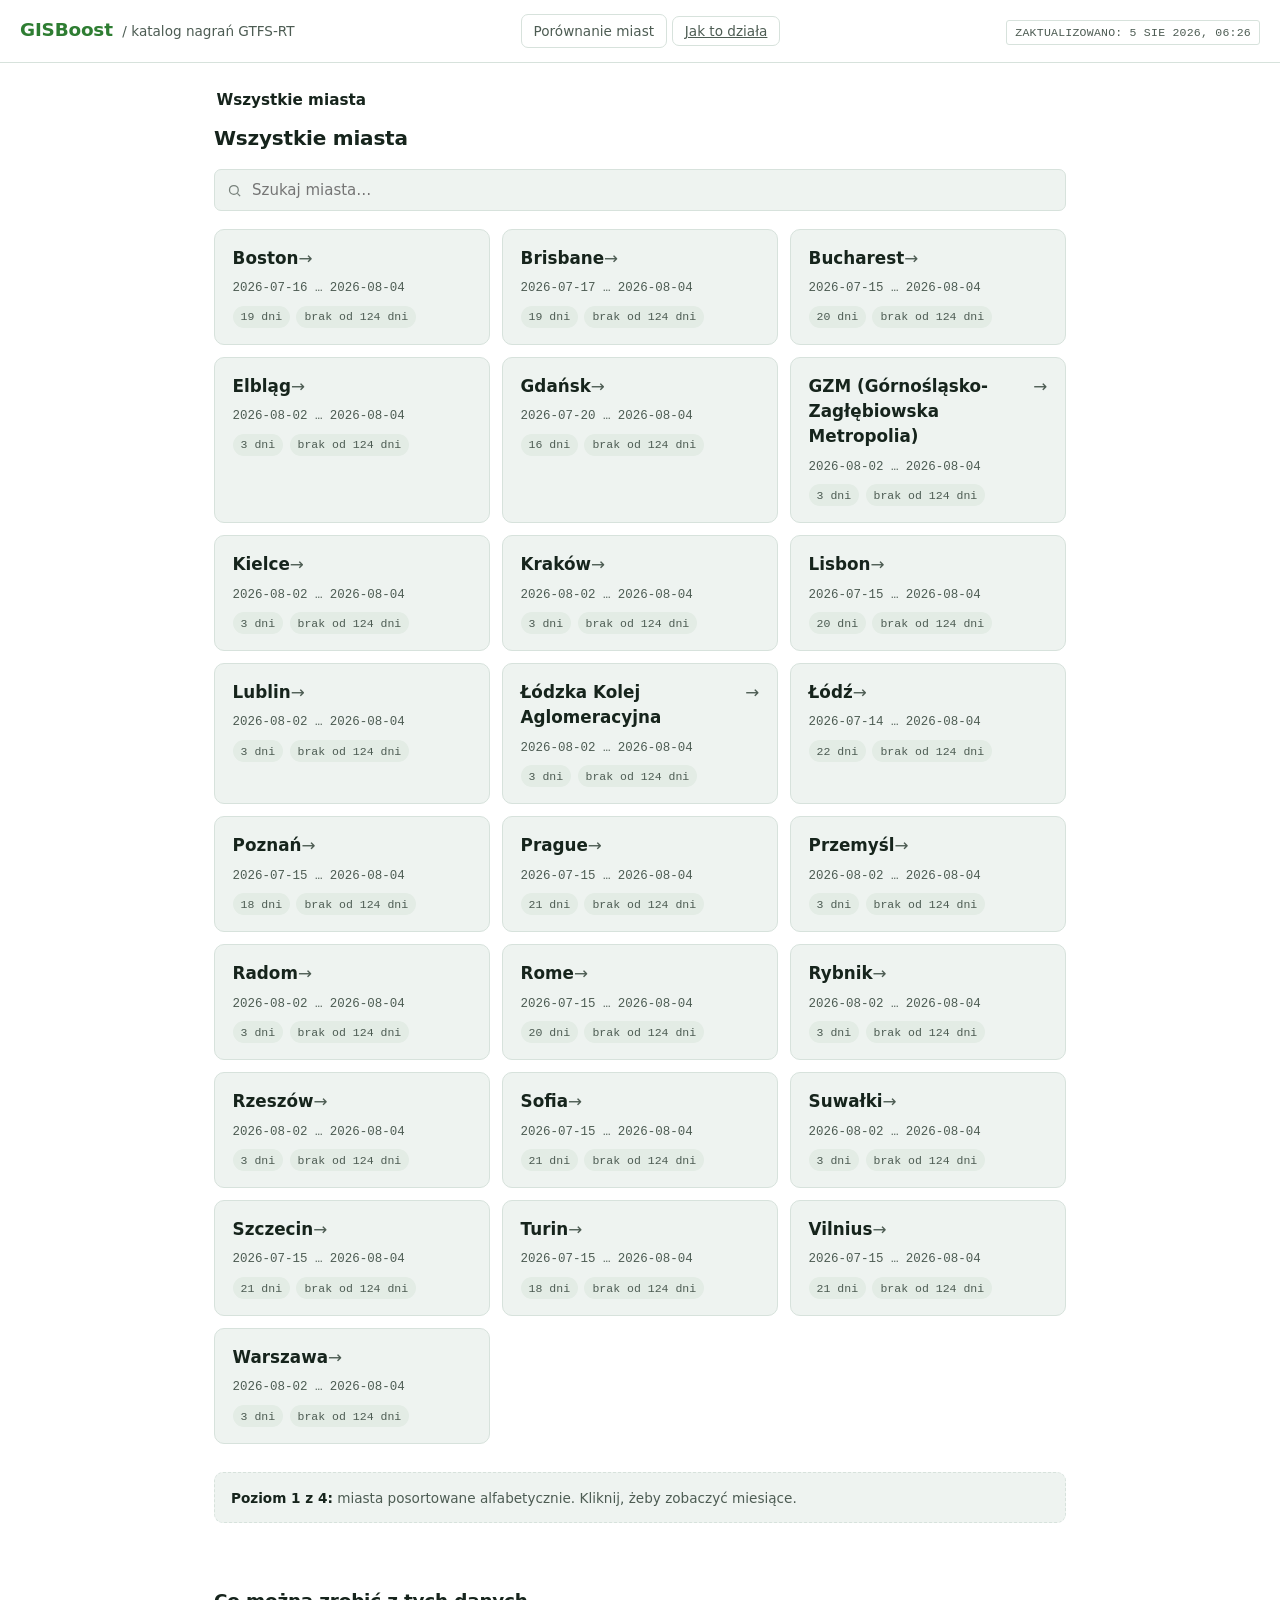
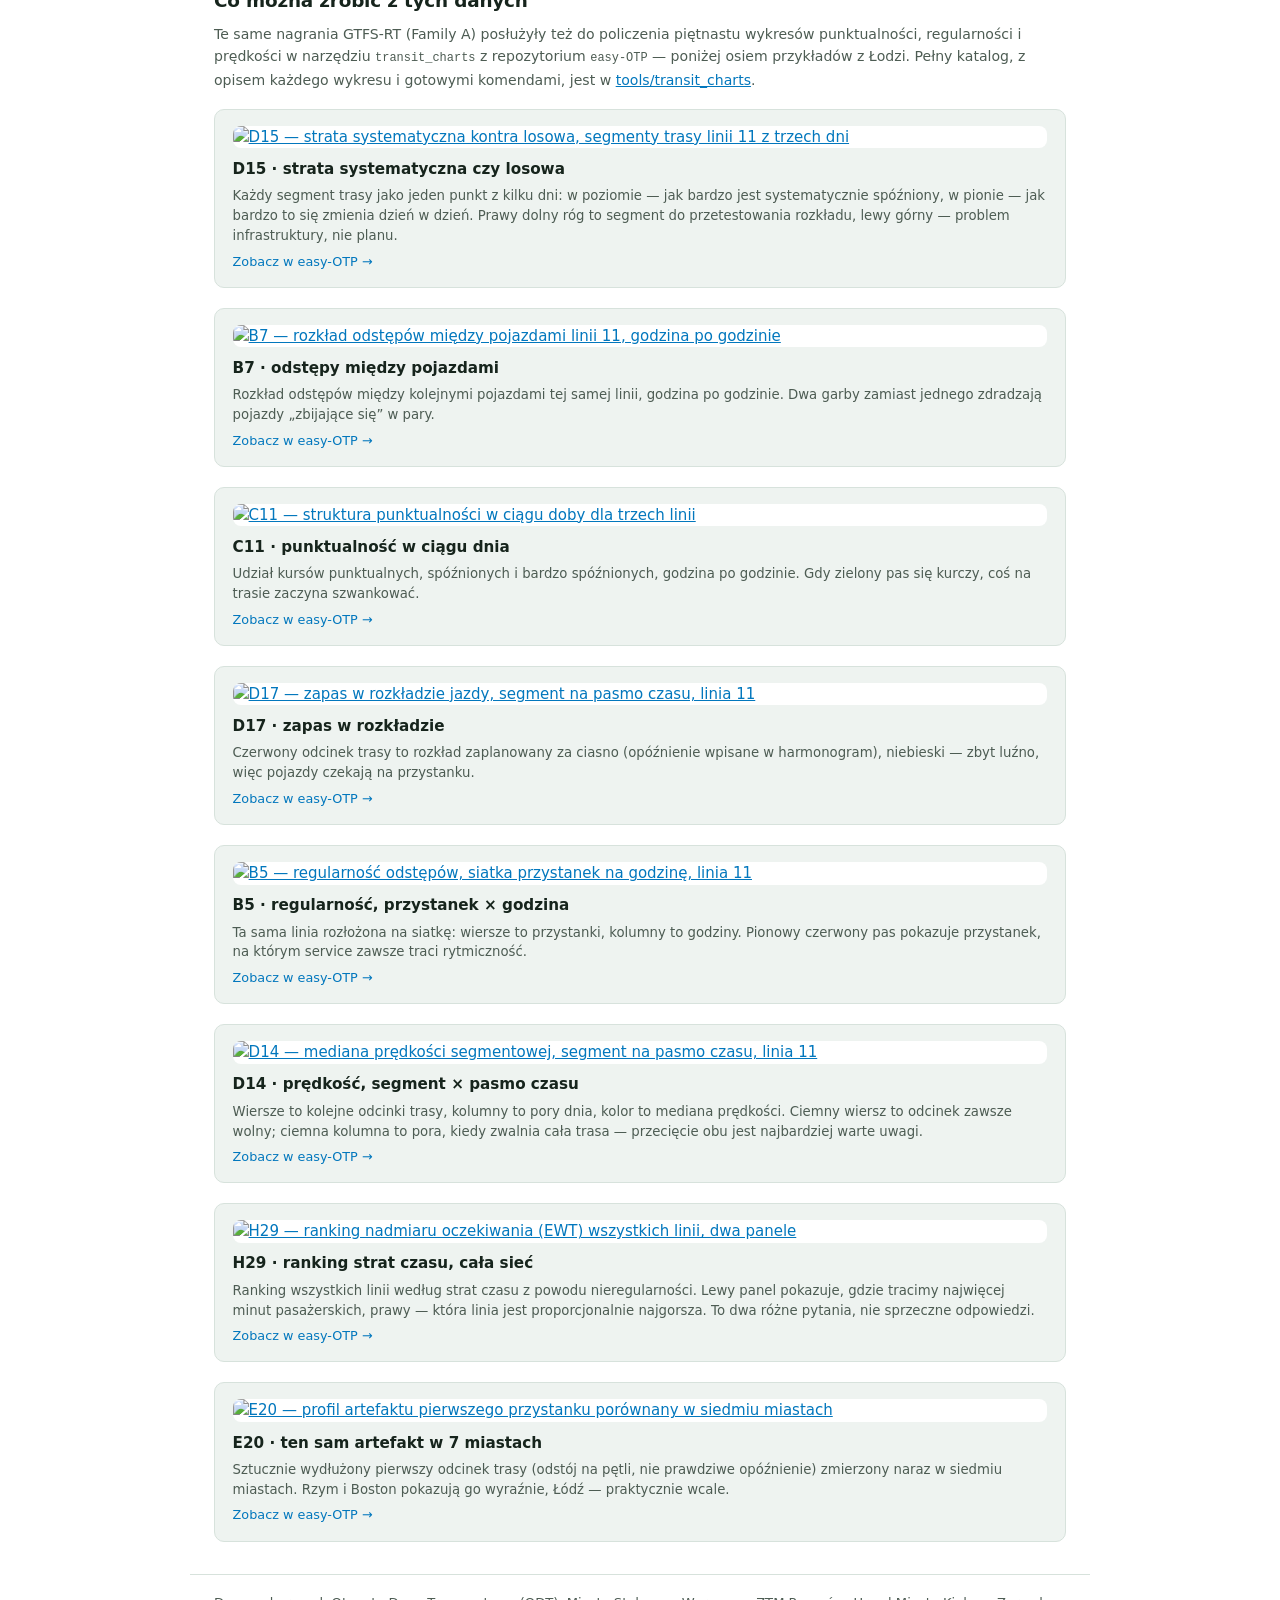
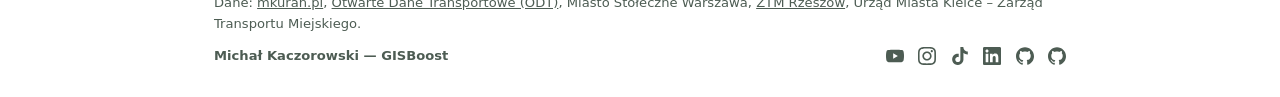
==== index.html @ 129d6d06 "fix: replace visitor counter iframe widget with JSON fetch goatcounter.visit_count()'s HTML widget h" ====
<!DOCTYPE html>
<html lang="pl">
<head>
  <meta charset="utf-8" />
  <meta name="viewport" content="width=device-width, initial-scale=1" />
  <title>GTFS-RT — katalog nagrań</title>
  <link rel="stylesheet" href="styles.css" />
  <script data-goatcounter="https://gtfs-dashboard.goatcounter.com/count"
          async src="//gc.zgo.at/count.js"></script>
</head>
<body>
  <div class="topbar">
    <div class="brand">
      <span class="mark">GISBoost</span>
      <span class="sub">/ katalog nagrań GTFS-RT</span>
    </div>
    <nav class="topnav">
      <button id="compareNavBtn" class="topnav-link" type="button">Porównanie miast</button>
      <!-- easy-GTFS-RT's HOW-IT-WORKS: how a realized GTFS is reconstructed and how to read it.
           Points at the Polish version, since this UI is Polish; that page links to the English
           one. Deliberately an outbound link rather than a page here — this site has no build
           step, and long-form prose belongs in a repo where it renders and versions natively. -->
      <a class="topnav-link" href="https://github.com/GISBoost/easy-GTFS-RT/blob/main/HOW-IT-WORKS.pl.md"
         target="_blank" rel="noopener" data-goatcounter-click="docs-how-it-works">Jak to działa</a>
    </nav>
    <span class="badge" id="dataBadge"></span>
  </div>

  <main>
    <div class="crumbs" id="crumbs"></div>
    <h1 class="page-title" id="pageTitle"></h1>
    <div class="controls">
      <label class="search">
        <svg width="15" height="15" viewBox="0 0 24 24" fill="none" stroke="currentColor" stroke-width="2"><circle cx="11" cy="11" r="7"/><line x1="21" y1="21" x2="16.65" y2="16.65"/></svg>
        <input id="q" type="text" placeholder="Szukaj…" />
      </label>
    </div>
    <div id="content">
      <div class="state-message">
        <div class="spinner" aria-hidden="true"></div>
        <div class="state-title">Ładowanie danych…</div>
      </div>
    </div>
    <div class="note" id="scopeNote"></div>
  </main>

  <section class="chart-showcase">
    <h2 class="showcase-title">Co można zrobić z tych danych</h2>
    <p class="showcase-intro">
      Te same nagrania GTFS-RT (Family A) posłużyły też do policzenia piętnastu wykresów
      punktualności, regularności i prędkości w narzędziu
      <code>transit_charts</code> z repozytorium <code>easy-OTP</code> — poniżej osiem
      przykładów z Łodzi. Pełny katalog, z opisem każdego wykresu i gotowymi komendami, jest w
      <a href="https://github.com/GISBoost/easy-OTP/blob/main/tools/transit_charts/README.md" target="_blank" rel="noopener">tools/transit_charts</a>.
    </p>
    <div class="showcase-grid">
      <figure class="showcase-card">
        <a href="https://raw.githubusercontent.com/GISBoost/easy-OTP/main/tools/transit_charts/assets/examples/lodz_D15.png" target="_blank" rel="noopener">
          <img class="showcase-img" loading="lazy" src="https://raw.githubusercontent.com/GISBoost/easy-OTP/main/tools/transit_charts/assets/examples/lodz_D15.png" alt="D15 — strata systematyczna kontra losowa, segmenty trasy linii 11 z trzech dni" />
        </a>
        <figcaption>
          <h3>D15 · strata systematyczna czy losowa</h3>
          <p>Każdy segment trasy jako jeden punkt z kilku dni: w poziomie — jak bardzo jest systematycznie spóźniony, w pionie — jak bardzo to się zmienia dzień w dzień. Prawy dolny róg to segment do przetestowania rozkładu, lewy górny — problem infrastruktury, nie planu.</p>
          <a class="showcase-link" href="https://github.com/GISBoost/easy-OTP/blob/main/tools/transit_charts/README.md#d15--strata-systematyczna-kontra-losowa--potrzebuje--3-dni" target="_blank" rel="noopener" data-goatcounter-click="chart-D15">Zobacz w easy-OTP →</a>
        </figcaption>
      </figure>
      <figure class="showcase-card">
        <a href="https://raw.githubusercontent.com/GISBoost/easy-OTP/main/tools/transit_charts/assets/examples/lodz_B7.png" target="_blank" rel="noopener">
          <img class="showcase-img" loading="lazy" src="https://raw.githubusercontent.com/GISBoost/easy-OTP/main/tools/transit_charts/assets/examples/lodz_B7.png" alt="B7 — rozkład odstępów między pojazdami linii 11, godzina po godzinie" />
        </a>
        <figcaption>
          <h3>B7 · odstępy między pojazdami</h3>
          <p>Rozkład odstępów między kolejnymi pojazdami tej samej linii, godzina po godzinie. Dwa garby zamiast jednego zdradzają pojazdy „zbijające się” w pary.</p>
          <a class="showcase-link" href="https://github.com/GISBoost/easy-OTP/blob/main/tools/transit_charts/README.md#b7--rozkład-odstępów-godzina-po-godzinie-ridgeline" target="_blank" rel="noopener" data-goatcounter-click="chart-B7">Zobacz w easy-OTP →</a>
        </figcaption>
      </figure>
      <figure class="showcase-card">
        <a href="https://raw.githubusercontent.com/GISBoost/easy-OTP/main/tools/transit_charts/assets/examples/lodz_C11.png" target="_blank" rel="noopener">
          <img class="showcase-img" loading="lazy" src="https://raw.githubusercontent.com/GISBoost/easy-OTP/main/tools/transit_charts/assets/examples/lodz_C11.png" alt="C11 — struktura punktualności w ciągu doby dla trzech linii" />
        </a>
        <figcaption>
          <h3>C11 · punktualność w ciągu dnia</h3>
          <p>Udział kursów punktualnych, spóźnionych i bardzo spóźnionych, godzina po godzinie. Gdy zielony pas się kurczy, coś na trasie zaczyna szwankować.</p>
          <a class="showcase-link" href="https://github.com/GISBoost/easy-OTP/blob/main/tools/transit_charts/README.md#c11--struktura-punktualności-w-ciągu-doby" target="_blank" rel="noopener" data-goatcounter-click="chart-C11">Zobacz w easy-OTP →</a>
        </figcaption>
      </figure>
      <figure class="showcase-card">
        <a href="https://raw.githubusercontent.com/GISBoost/easy-OTP/main/tools/transit_charts/assets/examples/lodz_D17.png" target="_blank" rel="noopener">
          <img class="showcase-img" loading="lazy" src="https://raw.githubusercontent.com/GISBoost/easy-OTP/main/tools/transit_charts/assets/examples/lodz_D17.png" alt="D17 — zapas w rozkładzie jazdy, segment na pasmo czasu, linia 11" />
        </a>
        <figcaption>
          <h3>D17 · zapas w rozkładzie</h3>
          <p>Czerwony odcinek trasy to rozkład zaplanowany za ciasno (opóźnienie wpisane w harmonogram), niebieski — zbyt luźno, więc pojazdy czekają na przystanku.</p>
          <a class="showcase-link" href="https://github.com/GISBoost/easy-OTP/blob/main/tools/transit_charts/README.md#d17--zapas-w-rozkładzie" target="_blank" rel="noopener" data-goatcounter-click="chart-D17">Zobacz w easy-OTP →</a>
        </figcaption>
      </figure>
      <figure class="showcase-card">
        <a href="https://raw.githubusercontent.com/GISBoost/easy-OTP/main/tools/transit_charts/assets/examples/lodz_B5.png" target="_blank" rel="noopener">
          <img class="showcase-img" loading="lazy" src="https://raw.githubusercontent.com/GISBoost/easy-OTP/main/tools/transit_charts/assets/examples/lodz_B5.png" alt="B5 — regularność odstępów, siatka przystanek na godzinę, linia 11" />
        </a>
        <figcaption>
          <h3>B5 · regularność, przystanek × godzina</h3>
          <p>Ta sama linia rozłożona na siatkę: wiersze to przystanki, kolumny to godziny. Pionowy czerwony pas pokazuje przystanek, na którym service zawsze traci rytmiczność.</p>
          <a class="showcase-link" href="https://github.com/GISBoost/easy-OTP/blob/main/tools/transit_charts/README.md#b5--regularność-odstępów-cv--coefficient-of-variation-współczynnik-zmienności-przystanek--godzina" target="_blank" rel="noopener" data-goatcounter-click="chart-B5">Zobacz w easy-OTP →</a>
        </figcaption>
      </figure>
      <figure class="showcase-card">
        <a href="https://raw.githubusercontent.com/GISBoost/easy-OTP/main/tools/transit_charts/assets/examples/lodz_D14.png" target="_blank" rel="noopener">
          <img class="showcase-img" loading="lazy" src="https://raw.githubusercontent.com/GISBoost/easy-OTP/main/tools/transit_charts/assets/examples/lodz_D14.png" alt="D14 — mediana prędkości segmentowej, segment na pasmo czasu, linia 11" />
        </a>
        <figcaption>
          <h3>D14 · prędkość, segment × pasmo czasu</h3>
          <p>Wiersze to kolejne odcinki trasy, kolumny to pory dnia, kolor to mediana prędkości. Ciemny wiersz to odcinek zawsze wolny; ciemna kolumna to pora, kiedy zwalnia cała trasa — przecięcie obu jest najbardziej warte uwagi.</p>
          <a class="showcase-link" href="https://github.com/GISBoost/easy-OTP/blob/main/tools/transit_charts/README.md#d14--prędkość-segmentowa-segment--pasmo-czasu" target="_blank" rel="noopener" data-goatcounter-click="chart-D14">Zobacz w easy-OTP →</a>
        </figcaption>
      </figure>
      <figure class="showcase-card">
        <a href="https://raw.githubusercontent.com/GISBoost/easy-OTP/main/tools/transit_charts/assets/examples/lodz_H29.png" target="_blank" rel="noopener">
          <img class="showcase-img" loading="lazy" src="https://raw.githubusercontent.com/GISBoost/easy-OTP/main/tools/transit_charts/assets/examples/lodz_H29.png" alt="H29 — ranking nadmiaru oczekiwania (EWT) wszystkich linii, dwa panele" />
        </a>
        <figcaption>
          <h3>H29 · ranking strat czasu, cała sieć</h3>
          <p>Ranking wszystkich linii według strat czasu z powodu nieregularności. Lewy panel pokazuje, gdzie tracimy najwięcej minut pasażerskich, prawy — która linia jest proporcjonalnie najgorsza. To dwa różne pytania, nie sprzeczne odpowiedzi.</p>
          <a class="showcase-link" href="https://github.com/GISBoost/easy-OTP/blob/main/tools/transit_charts/README.md#h29--ranking-nadmiaru-oczekiwania-ewt-wszystkich-linii-dwa-panele" target="_blank" rel="noopener" data-goatcounter-click="chart-H29">Zobacz w easy-OTP →</a>
        </figcaption>
      </figure>
      <figure class="showcase-card">
        <a href="https://raw.githubusercontent.com/GISBoost/easy-OTP/main/tools/transit_charts/assets/examples/E20.png" target="_blank" rel="noopener">
          <img class="showcase-img" loading="lazy" src="https://raw.githubusercontent.com/GISBoost/easy-OTP/main/tools/transit_charts/assets/examples/E20.png" alt="E20 — profil artefaktu pierwszego przystanku porównany w siedmiu miastach" />
        </a>
        <figcaption>
          <h3>E20 · ten sam artefakt w 7 miastach</h3>
          <p>Sztucznie wydłużony pierwszy odcinek trasy (odstój na pętli, nie prawdziwe opóźnienie) zmierzony naraz w siedmiu miastach. Rzym i Boston pokazują go wyraźnie, Łódź — praktycznie wcale.</p>
          <a class="showcase-link" href="https://github.com/GISBoost/easy-OTP/blob/main/tools/transit_charts/README.md#e20--międzymiastowy-profil-artefaktu" target="_blank" rel="noopener" data-goatcounter-click="chart-E20">Zobacz w easy-OTP →</a>
        </figcaption>
      </figure>
    </div>
  </section>

  <footer class="sitefooter">
    <p class="footer-attribution" id="footerAttribution">Dane: <a href="https://mkuran.pl/gtfs/" target="_blank" rel="noopener">mkuran.pl</a>, <a href="https://odt.org.pl/pl/data" target="_blank" rel="noopener">Otwarte Dane Transportowe (ODT)</a>, Miasto Stołeczne Warszawa, <a href="https://otwartedane.erzeszow.pl/dataset/rozklad-jazdy-transxchange" target="_blank" rel="noopener">ZTM Rzeszów</a>, Urząd Miasta Kielce – Zarząd Transportu Miejskiego.</p>
    <div class="footer-bottom">
      <a class="footer-signature" href="https://gisboost.github.io/" target="_blank" rel="noopener">Michał Kaczorowski — GISBoost</a>
      <span class="visitor-counter" aria-label="Liczba odwiedzin w tym miesiącu">
        <span id="visitorCounter"></span> odwiedzin w tym miesiącu
      </span>
      <div class="footer-social">
        <a href="https://www.youtube.com/@GISBoost/" target="_blank" rel="noopener" aria-label="YouTube" title="YouTube" data-goatcounter-click="social-youtube">
          <svg viewBox="0 0 24 24" width="18" height="18" fill="currentColor" aria-hidden="true"><path d="M23.498 6.186a2.999 2.999 0 0 0-2.113-2.117C19.505 3.545 12 3.545 12 3.545s-7.505 0-9.385.524A2.999 2.999 0 0 0 .502 6.186 31.26 31.26 0 0 0 0 12a31.26 31.26 0 0 0 .502 5.814 2.999 2.999 0 0 0 2.113 2.117c1.88.524 9.385.524 9.385.524s7.505 0 9.385-.524a2.999 2.999 0 0 0 2.113-2.117A31.26 31.26 0 0 0 24 12a31.26 31.26 0 0 0-.502-5.814zM9.545 15.568V8.432L15.818 12l-6.273 3.568z"/></svg>
        </a>
        <a href="https://www.instagram.com/gisboost/" target="_blank" rel="noopener" aria-label="Instagram" title="Instagram" data-goatcounter-click="social-instagram">
          <svg viewBox="0 0 24 24" width="18" height="18" fill="currentColor" aria-hidden="true"><path d="M12 0C8.74 0 8.333.015 7.053.072 5.775.132 4.905.333 4.14.63c-.789.306-1.459.717-2.126 1.384S.935 3.35.63 4.14C.333 4.905.131 5.775.072 7.053.012 8.333 0 8.74 0 12s.015 3.667.072 4.947c.06 1.277.261 2.148.558 2.913.306.788.717 1.459 1.384 2.126.667.666 1.336 1.079 2.126 1.384.766.296 1.636.499 2.913.558C8.333 23.988 8.74 24 12 24s3.667-.015 4.947-.072c1.277-.06 2.148-.262 2.913-.558.788-.306 1.459-.718 2.126-1.384.666-.667 1.079-1.335 1.384-2.126.296-.765.499-1.636.558-2.913.06-1.28.072-1.687.072-4.947s-.015-3.667-.072-4.947c-.06-1.277-.262-2.149-.558-2.913-.306-.789-.718-1.459-1.384-2.126C21.319 1.347 20.651.935 19.86.63c-.765-.297-1.636-.499-2.913-.558C15.667.012 15.26 0 12 0zm0 2.16c3.203 0 3.585.016 4.85.071 1.17.055 1.805.249 2.227.415.562.217.96.477 1.382.896.419.42.679.819.896 1.381.164.422.36 1.057.413 2.227.057 1.266.07 1.646.07 4.85s-.015 3.585-.074 4.85c-.061 1.17-.256 1.805-.421 2.227-.224.562-.479.96-.899 1.382-.419.419-.824.679-1.38.896-.42.164-1.065.36-2.235.413-1.274.057-1.649.07-4.859.07-3.211 0-3.586-.015-4.859-.074-1.171-.061-1.816-.256-2.236-.421-.569-.224-.96-.479-1.379-.899-.421-.419-.69-.824-.9-1.38-.165-.42-.359-1.065-.42-2.235-.045-1.26-.061-1.649-.061-4.844 0-3.196.016-3.586.061-4.86.061-1.17.255-1.814.42-2.234.21-.57.479-.96.9-1.381.418-.419.81-.689 1.379-.898.42-.166 1.051-.361 2.221-.421 1.275-.045 1.65-.06 4.859-.06zm0 3.678c-3.405 0-6.162 2.76-6.162 6.162 0 3.405 2.76 6.162 6.162 6.162 3.405 0 6.162-2.76 6.162-6.162 0-3.405-2.76-6.162-6.162-6.162zM12 16c-2.21 0-4-1.79-4-4s1.79-4 4-4 4 1.79 4 4-1.79 4-4 4zm7.846-10.405c0 .795-.646 1.44-1.44 1.44-.795 0-1.44-.646-1.44-1.44 0-.794.646-1.439 1.44-1.439.793 0 1.44.645 1.44 1.439z"/></svg>
        </a>
        <a href="https://www.tiktok.com/@gisboost/" target="_blank" rel="noopener" aria-label="TikTok" title="TikTok" data-goatcounter-click="social-tiktok">
          <svg viewBox="0 0 24 24" width="18" height="18" fill="currentColor" aria-hidden="true"><path d="M12.525.02c1.31-.02 2.61-.01 3.91-.02.08 1.53.63 3.09 1.75 4.17 1.12 1.11 2.7 1.62 4.24 1.79v4.03c-1.44-.05-2.89-.35-4.2-.97-.57-.26-1.1-.59-1.62-.93-.01 2.92.01 5.84-.02 8.75-.08 1.4-.54 2.79-1.35 3.94-1.31 1.92-3.58 3.17-5.91 3.21-1.43.08-2.86-.31-4.08-1.03-2.02-1.19-3.44-3.37-3.65-5.71-.02-.5-.03-1-.01-1.49.18-1.9 1.12-3.72 2.58-4.96 1.66-1.44 3.98-2.13 6.15-1.72.02 1.48-.04 2.96-.04 4.44-.99-.32-2.15-.23-3.02.37-.63.41-1.11 1.04-1.36 1.75-.21.51-.15 1.07-.14 1.61.24 1.64 1.82 3.02 3.5 2.87 1.12-.01 2.19-.66 2.77-1.61.19-.33.4-.67.41-1.06.1-1.79.06-3.57.07-5.36.01-4.03-.01-8.05.02-12.07z"/></svg>
        </a>
        <a href="https://www.linkedin.com/in/michal-kaczorowsky/" target="_blank" rel="noopener" aria-label="LinkedIn" title="LinkedIn" data-goatcounter-click="social-linkedin">
          <svg viewBox="0 0 24 24" width="18" height="18" fill="currentColor" aria-hidden="true"><path d="M20.447 20.452h-3.554v-5.569c0-1.328-.027-3.037-1.852-3.037-1.853 0-2.136 1.445-2.136 2.939v5.667H9.351V9h3.414v1.561h.046c.477-.9 1.637-1.85 3.37-1.85 3.601 0 4.267 2.37 4.267 5.455v6.286zM5.337 7.433c-1.144 0-2.063-.926-2.063-2.065 0-1.138.92-2.063 2.063-2.063 1.14 0 2.064.925 2.064 2.063 0 1.139-.925 2.065-2.064 2.065zm1.782 13.019H3.555V9h3.564v11.452zM22.225 0H1.771C.792 0 0 .774 0 1.729v20.542C0 23.227.792 24 1.771 24h20.451C23.2 24 24 23.227 24 22.271V1.729C24 .774 23.2 0 22.222 0h.003z"/></svg>
        </a>
        <a href="https://github.com/GISBoost/easy-OTP" target="_blank" rel="noopener" aria-label="Kod źródłowy: easy-OTP" title="Kod źródłowy: easy-OTP" data-goatcounter-click="social-github-easy-otp">
          <svg viewBox="0 0 24 24" width="18" height="18" fill="currentColor" aria-hidden="true"><path d="M12 .297c-6.63 0-12 5.373-12 12 0 5.303 3.438 9.8 8.205 11.385.6.113.82-.258.82-.577 0-.285-.01-1.04-.015-2.04-3.338.724-4.042-1.61-4.042-1.61C4.422 18.07 3.633 17.7 3.633 17.7c-1.087-.744.084-.729.084-.729 1.205.084 1.838 1.236 1.838 1.236 1.07 1.835 2.809 1.305 3.495.998.108-.776.417-1.305.76-1.605-2.665-.3-5.466-1.332-5.466-5.93 0-1.31.465-2.38 1.235-3.22-.135-.303-.54-1.523.105-3.176 0 0 1.005-.322 3.3 1.23.96-.267 1.98-.399 3-.405 1.02.006 2.04.138 3 .405 2.28-1.552 3.285-1.23 3.285-1.23.645 1.653.24 2.873.12 3.176.765.84 1.23 1.91 1.23 3.22 0 4.61-2.805 5.625-5.475 5.92.42.36.81 1.096.81 2.22 0 1.606-.015 2.896-.015 3.286 0 .315.21.69.825.57C20.565 22.092 24 17.592 24 12.297c0-6.627-5.373-12-12-12"/></svg>
        </a>
        <a href="https://github.com/GISBoost" target="_blank" rel="noopener" aria-label="GitHub" title="GitHub" data-goatcounter-click="social-github-gisboost">
          <svg viewBox="0 0 24 24" width="18" height="18" fill="currentColor" aria-hidden="true"><path d="M12 .297c-6.63 0-12 5.373-12 12 0 5.303 3.438 9.8 8.205 11.385.6.113.82-.258.82-.577 0-.285-.01-1.04-.015-2.04-3.338.724-4.042-1.61-4.042-1.61C4.422 18.07 3.633 17.7 3.633 17.7c-1.087-.744.084-.729.084-.729 1.205.084 1.838 1.236 1.838 1.236 1.07 1.835 2.809 1.305 3.495.998.108-.776.417-1.305.76-1.605-2.665-.3-5.466-1.332-5.466-5.93 0-1.31.465-2.38 1.235-3.22-.135-.303-.54-1.523.105-3.176 0 0 1.005-.322 3.3 1.23.96-.267 1.98-.399 3-.405 1.02.006 2.04.138 3 .405 2.28-1.552 3.285-1.23 3.285-1.23.645 1.653.24 2.873.12 3.176.765.84 1.23 1.91 1.23 3.22 0 4.61-2.805 5.625-5.475 5.92.42.36.81 1.096.81 2.22 0 1.606-.015 2.896-.015 3.286 0 .315.21.69.825.57C20.565 22.092 24 17.592 24 12.297c0-6.627-5.373-12-12-12"/></svg>
        </a>
      </div>
    </div>
  </footer>

  <script src="app.js" defer></script>
  <script>
    // Fetches just the raw count as JSON instead of using goatcounter.visit_count()'s <iframe>
    // widget. The iframe approach (tried first) turned out broken: GoatCounter's own default
    // markup is `<span id=gcvc-for>...</span><br><span id=gcvc-views>N</span><br><span
    // id=gcvc-by>...</span>` - hiding the English for/by labels via `display:none` doesn't
    // remove the <br> tags next to them, so the visible number still sits on line 2 of a
    // 3-line layout and gets clipped by a single-line-tall iframe. The JSON endpoint sidesteps
    // that whole class of bug: it renders in this document, not a cross-origin iframe, so the
    // page's own CSS (.visitor-counter in styles.css) applies normally - no injected GoatCounter
    // markup, no stray <br>s, no var(--...) cross-origin problem.
    (function () {
      var t = setInterval(function () {
        if (window.goatcounter && window.goatcounter.get_data) {
          clearInterval(t);
          var path = window.goatcounter.get_data()["p"];
          fetch("https://gtfs-dashboard.goatcounter.com/counter/" + encodeURIComponent(path) + ".json?start=month")
            .then(function (r) { return r.json(); })
            .then(function (data) {
              document.getElementById("visitorCounter").textContent = data.count;
            })
            .catch(function () {}); // leave the element empty (whole .visitor-counter stays hidden via :has())
        }
      }, 100);
    })();
  </script>
</body>
</html>
---- styles.css ----
@charset "UTF-8";

:root {
  --paper: #ffffff;
  --paper-raised: #eef3f0;
  --paper-raised-2: #e3ece5;
  --ink: #16241c;
  --ink-muted: #4d5c53;
  --line: #d7e2dc;
  --green: #2e7d32;
  --green-ink: #1b5e20;
  --green-soft: #e3f1e3;
  --blue: #0277bd;
  --blue-soft: #e1f3fb;
  --amber: #a6650a;
  --amber-soft: #fbeed9;
  --slate: #45586a;
  --slate-soft: #e3e9ee;
  --red: #b3261e;
  --red-soft: #fbe6e4;
  --focus: #0277bd;
  --mono: ui-monospace, "Cascadia Mono", "Roboto Mono", Consolas, Menlo, monospace;
  --sans: "Segoe UI", system-ui, -apple-system, "Helvetica Neue", Arial, sans-serif;
}
:root[data-theme="dark"] {
  --paper: #1b1f24; --paper-raised: #242a30; --paper-raised-2: #2c333a;
  --ink: #e7ebe8; --ink-muted: #9aa8a1; --line: #3a434b;
  --green: #66bb6a; --green-ink: #9ccc9f; --green-soft: #253328;
  --blue: #4fc3f7; --blue-soft: #1c2e36;
  --amber: #e0ab52; --amber-soft: #362c1a;
  --slate: #a9b8c5; --slate-soft: #2a333c;
  --red: #ef9a9a; --red-soft: #3a2222;
  --focus: #4fc3f7;
}
@media (prefers-color-scheme: dark) {
  :root:not([data-theme="light"]) {
    --paper: #1b1f24; --paper-raised: #242a30; --paper-raised-2: #2c333a;
    --ink: #e7ebe8; --ink-muted: #9aa8a1; --line: #3a434b;
    --green: #66bb6a; --green-ink: #9ccc9f; --green-soft: #253328;
    --blue: #4fc3f7; --blue-soft: #1c2e36;
    --amber: #e0ab52; --amber-soft: #362c1a;
    --slate: #a9b8c5; --slate-soft: #2a333c;
    --red: #ef9a9a; --red-soft: #3a2222;
    --focus: #4fc3f7;
  }
}

* { box-sizing: border-box; }
body { margin: 0; font-family: var(--sans); background: var(--paper); color: var(--ink); font-size: 15px; line-height: 1.5; }
a { color: var(--blue); }

.topbar {
  display: flex; align-items: baseline; justify-content: space-between; gap: 1rem;
  padding: 0.9rem 1.25rem; border-bottom: 1px solid var(--line); position: sticky; top: 0; z-index: 5; background: var(--paper);
}
.brand { display: flex; align-items: baseline; gap: 0.6rem; }
.brand .mark { font-weight: 800; letter-spacing: -0.01em; color: var(--green); font-size: 1.15rem; }
.brand .sub { color: var(--ink-muted); font-size: 0.85rem; }
.badge {
  font-family: var(--mono); font-size: 0.72rem; letter-spacing: 0.02em; text-transform: uppercase;
  padding: 0.2rem 0.5rem; border-radius: 3px; border: 1px solid var(--line); color: var(--ink-muted);
}
.badge:empty { display: none; }
.topnav-link {
  font: inherit; font-size: 0.85rem; cursor: pointer; border: 1px solid var(--line); border-radius: 7px;
  padding: 0.35rem 0.75rem; background: none; color: var(--ink-muted);
}
.topnav-link:hover { border-color: var(--blue); color: var(--blue); }
.topnav-link.active { background: var(--blue-soft); color: var(--blue); border-color: var(--blue); font-weight: 600; }

main { max-width: 900px; margin: 0 auto; padding: 1.5rem 1.5rem 3.5rem; }

.crumbs { display: flex; align-items: center; gap: 0.4rem; flex-wrap: wrap; font-size: 0.95rem; margin-bottom: 0.6rem; }
.crumbs button { background: none; border: none; font: inherit; color: var(--blue); cursor: pointer; padding: 0.1rem 0.15rem; }
.crumbs button:disabled { color: var(--ink); font-weight: 700; cursor: default; }
.crumbs .sep { color: var(--ink-muted); }

.page-title { font-size: 1.25rem; font-weight: 800; letter-spacing: -0.01em; margin: 0 0 1rem; }

.controls { display: flex; gap: 0.6rem; align-items: center; margin-bottom: 1.1rem; }
.search {
  flex: 1 1 auto; display: flex; align-items: center; gap: 0.5rem;
  border: 1px solid var(--line); border-radius: 7px; padding: 0.5rem 0.75rem; background: var(--paper-raised);
}
.search input { border: none; background: none; outline: none; color: var(--ink); font: inherit; width: 100%; }
.search svg { flex: none; opacity: 0.55; }

/* --- card grid (cities / months) ------------------------------------------------------ */
.grid { display: grid; grid-template-columns: repeat(auto-fill, minmax(220px, 1fr)); gap: 0.75rem; }
.card {
  text-align: left; cursor: pointer; border: 1px solid var(--line); border-radius: 10px;
  padding: 1rem 1.1rem; background: var(--paper-raised); display: flex; flex-direction: column; gap: 0.5rem;
  font: inherit; color: var(--ink); width: 100%;
}
.card:hover { border-color: var(--blue); background: var(--paper-raised-2); }
.card:focus-visible { outline: 2px solid var(--focus); outline-offset: 2px; }
.card .title { font-size: 1.05rem; font-weight: 700; display: flex; justify-content: space-between; align-items: baseline; }
.card .title .arrow { color: var(--ink-muted); font-weight: 400; }
.card .meta { font-family: var(--mono); font-size: 0.78rem; color: var(--ink-muted); }
.card .row-stats { display: flex; gap: 0.4rem; flex-wrap: wrap; }

/* --- monthly delay summary (PRD.md §8.2, GD-3) ---------------------------------------- */
.delay-summary {
  display: flex; flex-direction: column; gap: 0.05rem; margin-top: 0.15rem; font-size: 0.72rem;
  color: var(--ink-muted); font-family: var(--mono); text-align: left;
}
.delay-summary .worst { color: var(--ink); }
.delay-summary-empty { font-size: 0.72rem; color: var(--ink-muted); font-style: italic; }

/* --- day-by-day delay trend panel (days level, GD-3 follow-up) ------------------------ */
.delay-panel {
  position: relative; border: 1px solid var(--line); border-radius: 10px; padding: 1rem 1.1rem;
  background: var(--paper-raised); margin-top: 1rem;
}
.delay-panel-title { font-weight: 700; font-size: 0.95rem; margin-bottom: 0.65rem; }
.delay-panel .sparkline-wide { display: block; width: 100%; height: 60px; cursor: crosshair; }
.delay-panel-caption { font-size: 0.78rem; color: var(--ink-muted); margin: 0.7rem 0 0; }
.delay-panel .empty { padding: 1rem; }
.spark-tooltip {
  position: absolute; display: none; pointer-events: none; z-index: 2;
  background: var(--paper); border: 1px solid var(--line); border-radius: 6px;
  padding: 0.3rem 0.55rem; font-size: 0.75rem; font-family: var(--mono); color: var(--ink);
  white-space: nowrap; box-shadow: 0 2px 8px rgba(0, 0, 0, 0.3);
}

/* --- cross-city delay comparison (PRD.md §8.3, GD-4) ---------------------------------- */
.range-toggle { display: flex; gap: 0.5rem; margin-bottom: 1rem; }
.range-btn {
  font: inherit; cursor: pointer; border: 1px solid var(--line); border-radius: 7px;
  padding: 0.45rem 0.9rem; background: var(--paper-raised); color: var(--ink-muted);
}
.range-btn:hover { border-color: var(--blue); }
.range-btn.active { background: var(--blue-soft); color: var(--blue); border-color: var(--blue); font-weight: 600; }

.pill {
  display: inline-flex; align-items: center; gap: 0.3rem; font-size: 0.72rem; font-family: var(--mono);
  padding: 0.15rem 0.5rem; border-radius: 999px; background: var(--green-soft); color: var(--green-ink); white-space: nowrap;
}
.pill.warn { background: var(--amber-soft); color: var(--amber); }
.pill.muted { background: var(--paper-raised-2); color: var(--ink-muted); }
.pill.unknown { background: var(--slate-soft); color: var(--slate); }

.pill-link {
  display: inline-flex; align-items: center; gap: 0.3rem; font-size: 0.72rem; font-family: var(--mono);
  padding: 0.15rem 0.5rem; border-radius: 999px; background: var(--paper-raised-2); color: var(--blue);
  white-space: nowrap; text-decoration: none; border: 1px solid transparent;
}
.pill-link:hover { border-color: var(--blue); }

/* --- bulk CSV export (PRD.md §8.4 option 1, GD-5) ------------------------------------- */
.bulk-export-btn {
  font: inherit; font-size: 0.85rem; cursor: pointer; border: 1px solid var(--line); border-radius: 7px;
  padding: 0.5rem 0.9rem; background: var(--paper-raised); color: var(--ink); margin-bottom: 0.85rem;
}
.bulk-export-btn:hover:not(:disabled) { border-color: var(--blue); color: var(--blue); }
.bulk-export-btn:disabled { color: var(--ink-muted); cursor: default; }

.table-wrap { overflow-x: auto; border: 1px solid var(--line); border-radius: 9px; }
table { border-collapse: collapse; width: 100%; min-width: 640px; }
thead th {
  background: var(--paper-raised); text-align: left; font-size: 0.72rem;
  text-transform: uppercase; letter-spacing: 0.05em; color: var(--ink-muted); padding: 0.55rem 0.7rem;
  border-bottom: 1px solid var(--line); white-space: nowrap;
}
thead th button {
  background: none; border: none; color: inherit; font: inherit; text-transform: inherit; letter-spacing: inherit;
  cursor: pointer; display: flex; align-items: center; gap: 0.25rem; padding: 0;
}
thead th button[aria-sort="ascending"]::after { content: " ▲"; font-size: 0.65rem; }
thead th button[aria-sort="descending"]::after { content: " ▼"; font-size: 0.65rem; }
tbody td { padding: 0.55rem 0.7rem; border-bottom: 1px solid var(--line); vertical-align: middle; white-space: nowrap; }
tbody tr:last-child td { border-bottom: none; }
tbody tr.day-row { cursor: pointer; }
tbody tr.day-row:hover { background: var(--paper-raised); }
tbody tr.day-row:focus-visible { outline: 2px solid var(--focus); outline-offset: -2px; }
td.date, td.num { font-family: var(--mono); font-variant-numeric: tabular-nums; }
.cov { color: var(--ink-muted); font-family: var(--mono); font-size: 0.85rem; }
.dash { color: var(--ink-muted); }

.dl { display: flex; gap: 0.35rem; flex-wrap: wrap; }
.dl a {
  font-family: var(--mono); font-size: 0.72rem; text-decoration: none; color: var(--blue);
  background: var(--blue-soft); padding: 0.2rem 0.45rem; border-radius: 5px; border: 1px solid transparent;
}
.dl a:hover { border-color: var(--blue); }
.dl a.ext { color: var(--ink-muted); background: var(--paper-raised-2); }

.empty { padding: 2.5rem 1rem; text-align: center; color: var(--ink-muted); }

.state-message {
  padding: 3rem 1.25rem; text-align: center; color: var(--ink-muted);
  display: flex; flex-direction: column; align-items: center; gap: 0.75rem;
}
.state-message .state-title { font-weight: 700; color: var(--ink); font-size: 1.05rem; }
.state-message.is-error .state-title { color: var(--red); }
.state-message a.state-link {
  display: inline-block; margin-top: 0.25rem; color: var(--blue); text-decoration: none;
  border: 1px solid var(--line); border-radius: 7px; padding: 0.5rem 0.9rem; background: var(--paper-raised);
}
.state-message a.state-link:hover { border-color: var(--blue); }
.spinner {
  width: 26px; height: 26px; border-radius: 50%; border: 3px solid var(--line);
  border-top-color: var(--blue); animation: spin 0.8s linear infinite;
}
@keyframes spin { to { transform: rotate(360deg); } }

.note {
  margin-top: 1.75rem; padding: 0.9rem 1rem; border: 1px dashed var(--line); border-radius: 9px;
  background: var(--paper-raised); font-size: 0.85rem; color: var(--ink-muted);
}
.note b { color: var(--ink); }
.note code { font-family: var(--mono); font-size: 0.82em; }

/* --- day detail view ------------------------------------------------------------------ */
.detail-head { display: flex; align-items: flex-end; justify-content: space-between; gap: 1rem; margin-bottom: 1.1rem; flex-wrap: wrap; }
.detail-date { font-size: 1.7rem; font-weight: 800; letter-spacing: -0.01em; margin: 0; }
.detail-head .cov { font-size: 0.9rem; }
.detail-badges { display: flex; gap: 0.4rem; flex-wrap: wrap; align-items: center; }

.stat-tiles { display: grid; grid-template-columns: repeat(3, 1fr); gap: 0.6rem; margin-bottom: 1.25rem; }
.stat-tile { border: 1px solid var(--line); border-radius: 10px; padding: 0.75rem 0.9rem; background: var(--paper-raised); }
.stat-tile .stat-value { font-size: 1.4rem; font-weight: 700; font-variant-numeric: normal; }
.stat-tile .stat-value.dash { font-weight: 400; }
.stat-tile .stat-label { font-size: 0.76rem; color: var(--ink-muted); margin-top: 0.15rem; }
@media (max-width: 560px) { .stat-tiles { grid-template-columns: 1fr; } }

.chart-card { border: 1px solid var(--line); border-radius: 10px; padding: 1rem 1.1rem; background: var(--paper-raised); margin-bottom: 1.25rem; }
.chart-title { font-weight: 700; font-size: 0.95rem; margin-bottom: 0.65rem; }
.chart-img-wrap { position: relative; }
.chart-img { width: 100%; display: block; border-radius: 8px; background: var(--paper); }
.chart-fallback {
  display: flex; flex-direction: column; gap: 0.5rem; align-items: center; justify-content: center;
  min-height: 180px; border: 1px dashed var(--line); border-radius: 8px; color: var(--ink-muted);
  font-size: 0.85rem; text-align: center; padding: 1rem;
}
.chart-caption { font-size: 0.78rem; color: var(--ink-muted); margin: 0.7rem 0 0; }
.chart-caption code { font-family: var(--mono); }
.chart-caption a { color: var(--blue); }

.downloads-detail { display: flex; flex-direction: column; gap: 0.5rem; }
.dl-detail {
  display: flex; align-items: center; justify-content: space-between; gap: 1rem; text-decoration: none;
  border: 1px solid var(--line); border-radius: 9px; padding: 0.65rem 0.9rem; background: var(--paper-raised); color: var(--ink);
}
.dl-detail:hover { border-color: var(--blue); background: var(--paper-raised-2); }
.dl-detail .dl-name { font-weight: 600; font-size: 0.9rem; }
.dl-detail .dl-file { font-family: var(--mono); font-size: 0.74rem; color: var(--ink-muted); }
.dl-detail .dl-go { color: var(--blue); font-family: var(--mono); font-size: 0.8rem; }

/* --- chart showcase: example transit_charts renders from easy-OTP --------------------- */
.chart-showcase { max-width: 900px; margin: 0.5rem auto 0; padding: 0 1.5rem; }
.showcase-title { font-size: 1.15rem; font-weight: 800; letter-spacing: -0.01em; margin: 0 0 0.5rem; }
.showcase-intro { font-size: 0.88rem; color: var(--ink-muted); line-height: 1.6; margin: 0 0 1.1rem; }
.showcase-intro code { font-family: var(--mono); font-size: 0.85em; }
.showcase-intro a { color: var(--blue); }
.showcase-grid { display: grid; grid-template-columns: 1fr; gap: 1.25rem; }
.showcase-card {
  margin: 0; border: 1px solid var(--line); border-radius: 10px; padding: 1rem 1.1rem;
  background: var(--paper-raised); display: flex; flex-direction: column; gap: 0.6rem;
}
.showcase-img { width: 100%; display: block; border-radius: 8px; background: var(--paper); }
.showcase-card figcaption { display: flex; flex-direction: column; gap: 0.35rem; flex: 1; }
.showcase-card h3 { font-size: 0.95rem; font-weight: 700; margin: 0; }
.showcase-card p { font-size: 0.83rem; color: var(--ink-muted); line-height: 1.5; margin: 0; }
.showcase-link { font-size: 0.8rem; color: var(--blue); text-decoration: none; align-self: flex-start; margin-top: auto; }
.showcase-link:hover { text-decoration: underline; }

/* --- site footer: data attribution + signature + social links ------------------------- */
.sitefooter {
  max-width: 900px; margin: 2rem auto 0; padding: 1.1rem 1.5rem 2rem;
  border-top: 1px solid var(--line); display: flex; flex-direction: column; gap: 0.75rem;
}
.footer-attribution { margin: 0; font-size: 0.82rem; color: var(--ink-muted); line-height: 1.6; }
.footer-attribution:empty { display: none; }
.footer-attribution a { color: var(--ink-muted); text-decoration: underline; }
.footer-attribution a:hover { color: var(--blue); }
.footer-bottom {
  display: flex; align-items: center; justify-content: space-between; gap: 1rem; flex-wrap: wrap;
}
.footer-signature { font-size: 0.82rem; font-weight: 600; color: var(--ink-muted); text-decoration: none; }
.footer-signature:hover { color: var(--blue); }
.visitor-counter { font-size: 0.72rem; color: var(--ink-muted); }
.visitor-counter:has(#visitorCounter:empty) { display: none; }
.footer-social { display: flex; align-items: center; gap: 0.9rem; }
.footer-social a { color: var(--ink-muted); display: flex; }
.footer-social a:hover { color: var(--blue); }
.footer-social a:focus-visible { outline: 2px solid var(--focus); outline-offset: 2px; border-radius: 3px; }
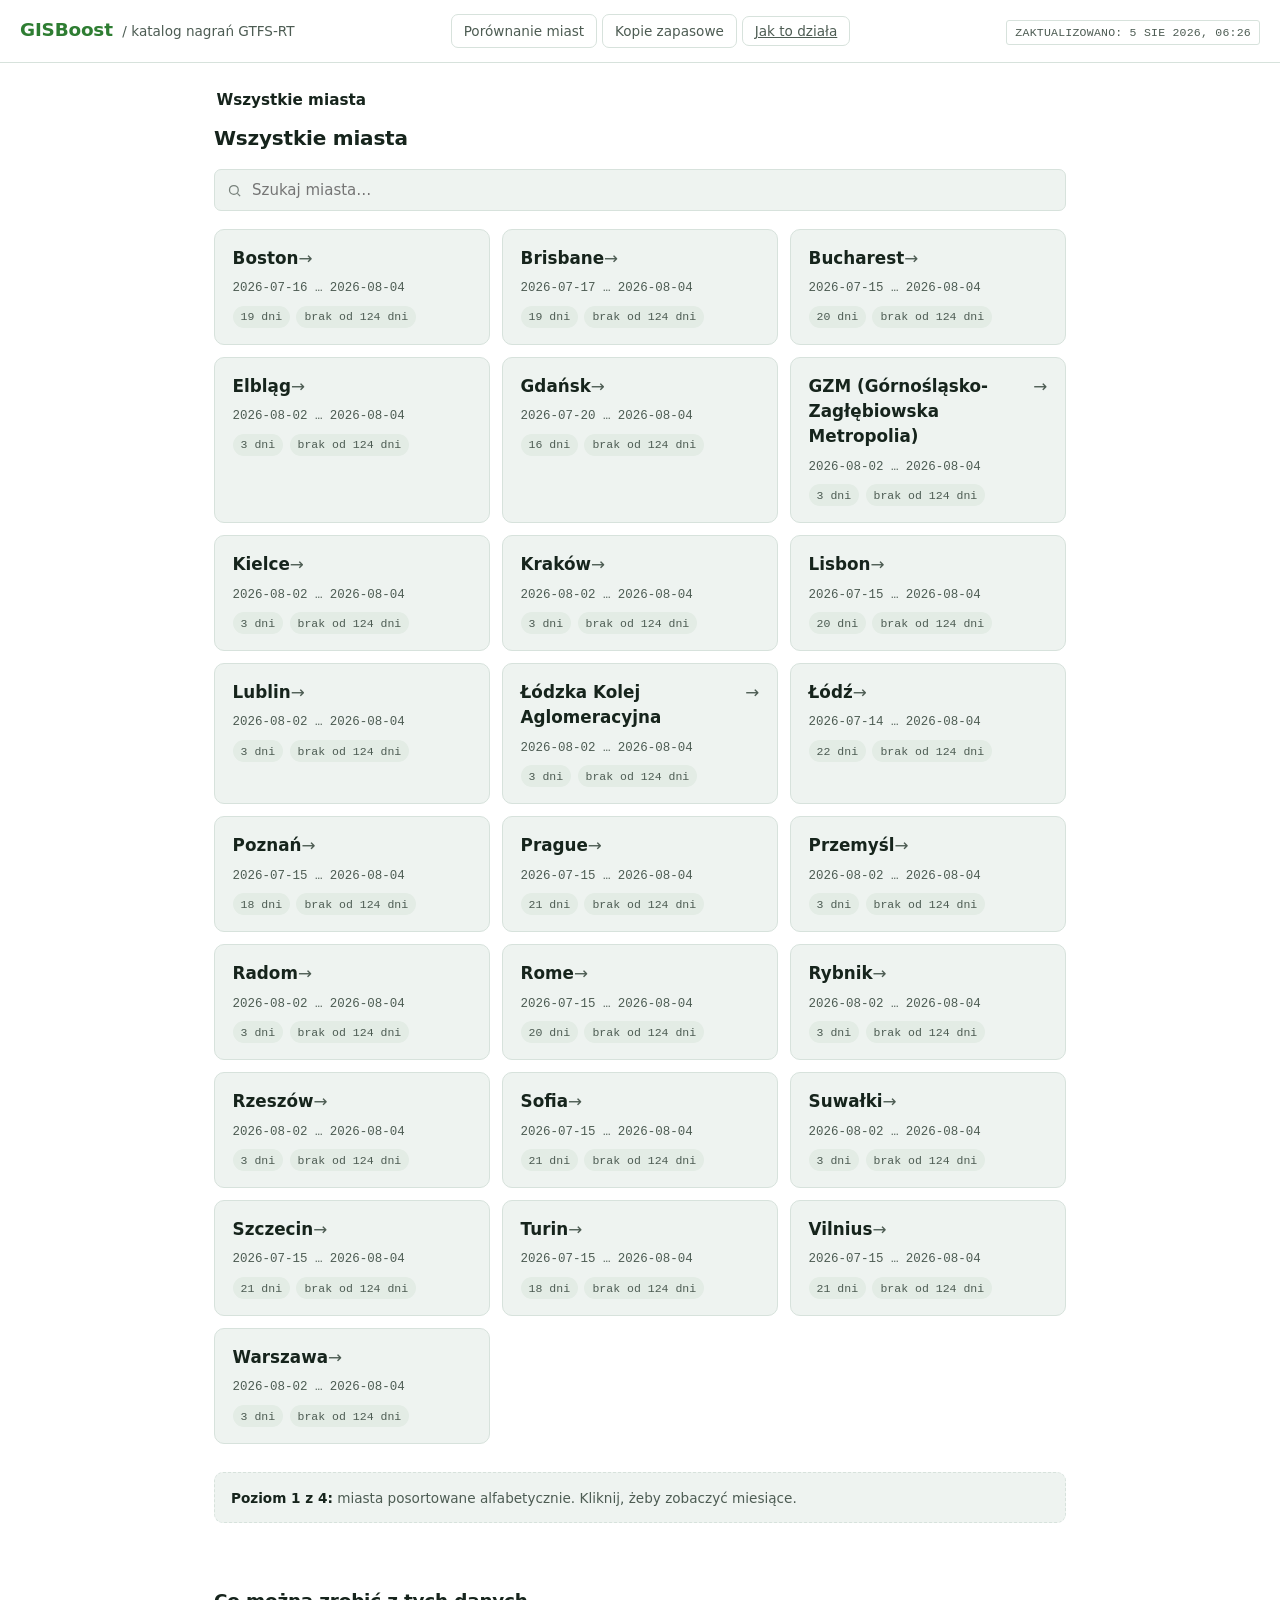
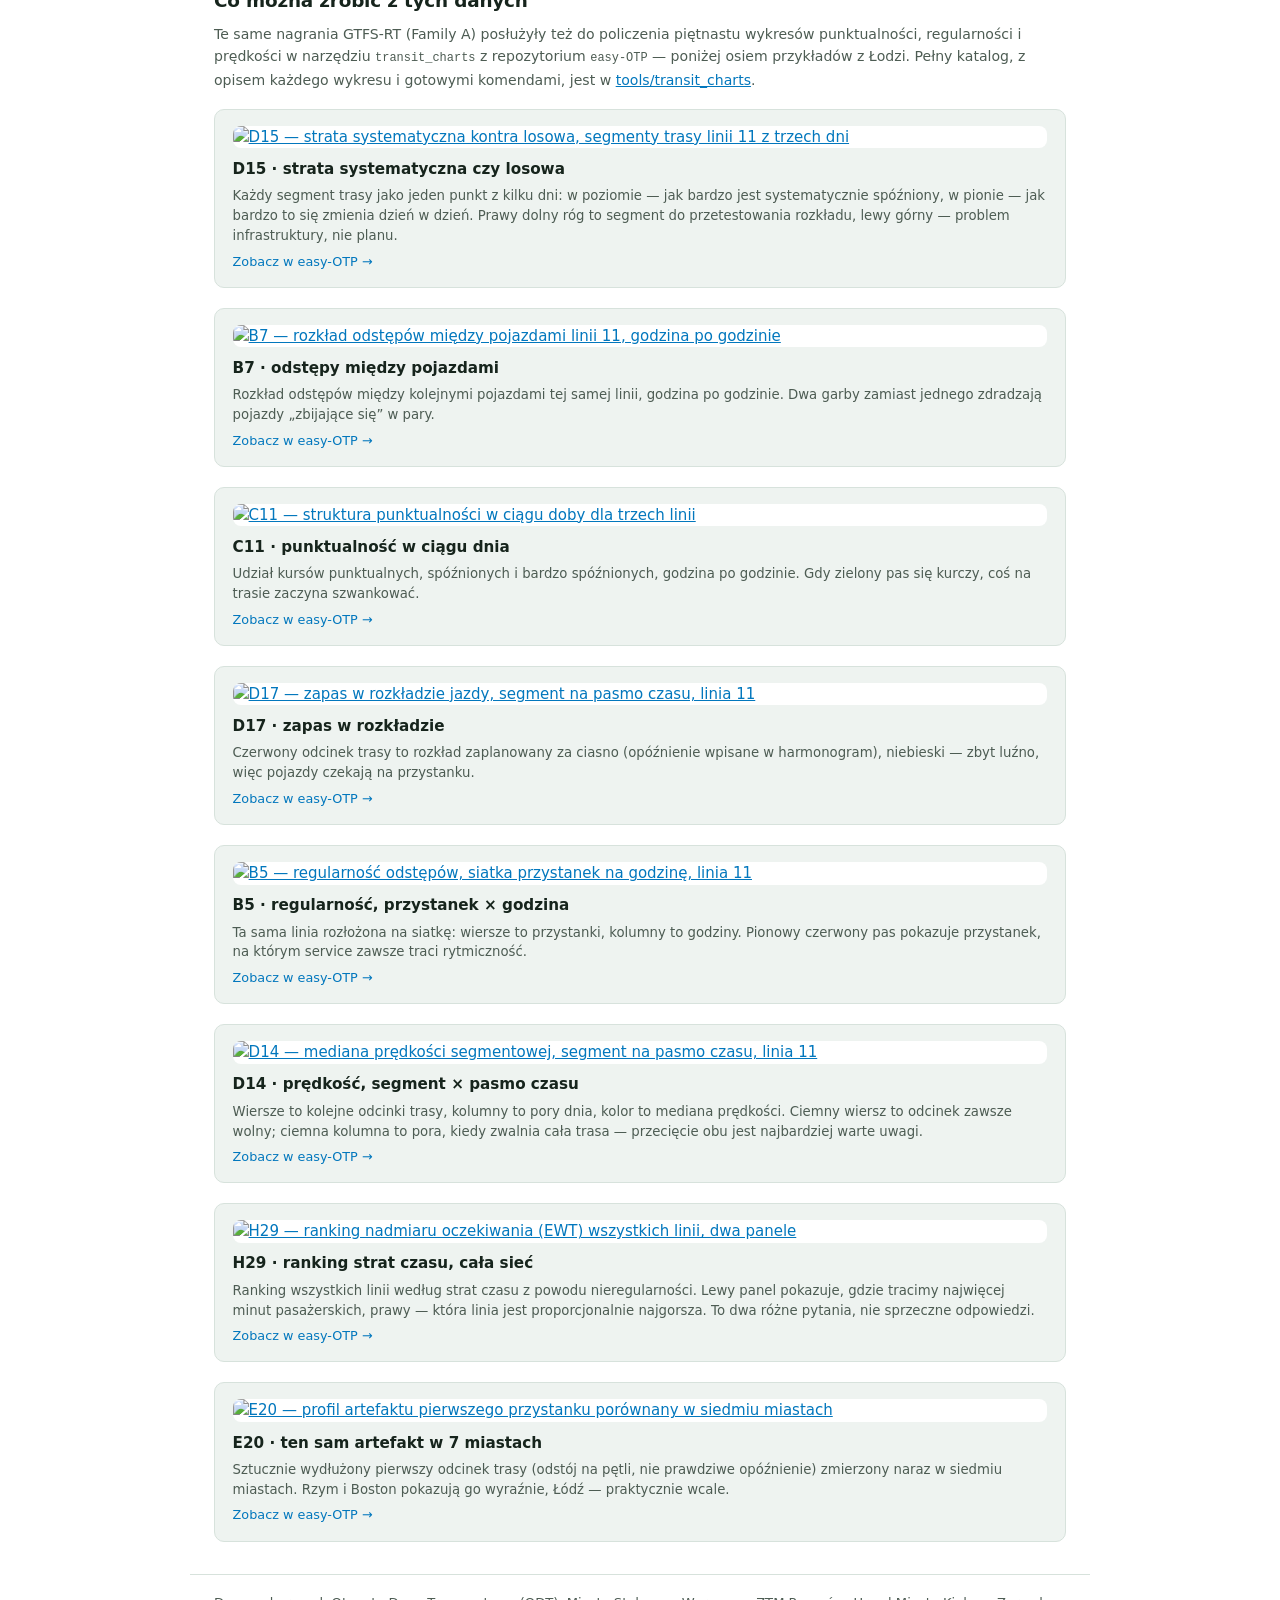
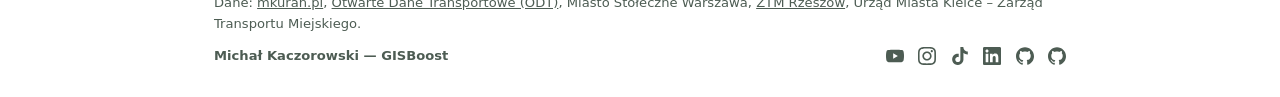
==== commit 46898113: "feat: add backups subpage listing monthly raw-snapshot archives New "Kopie zapasowe" topnav view alo" ====
--- a/index.html
+++ b/index.html
@@ -16,6 +16,7 @@
     </div>
     <nav class="topnav">
       <button id="compareNavBtn" class="topnav-link" type="button">Porównanie miast</button>
+      <button id="backupsNavBtn" class="topnav-link" type="button">Kopie zapasowe</button>
       <!-- easy-GTFS-RT's HOW-IT-WORKS: how a realized GTFS is reconstructed and how to read it.
            Points at the Polish version, since this UI is Polish; that page links to the English
            one. Deliberately an outbound link rather than a page here — this site has no build
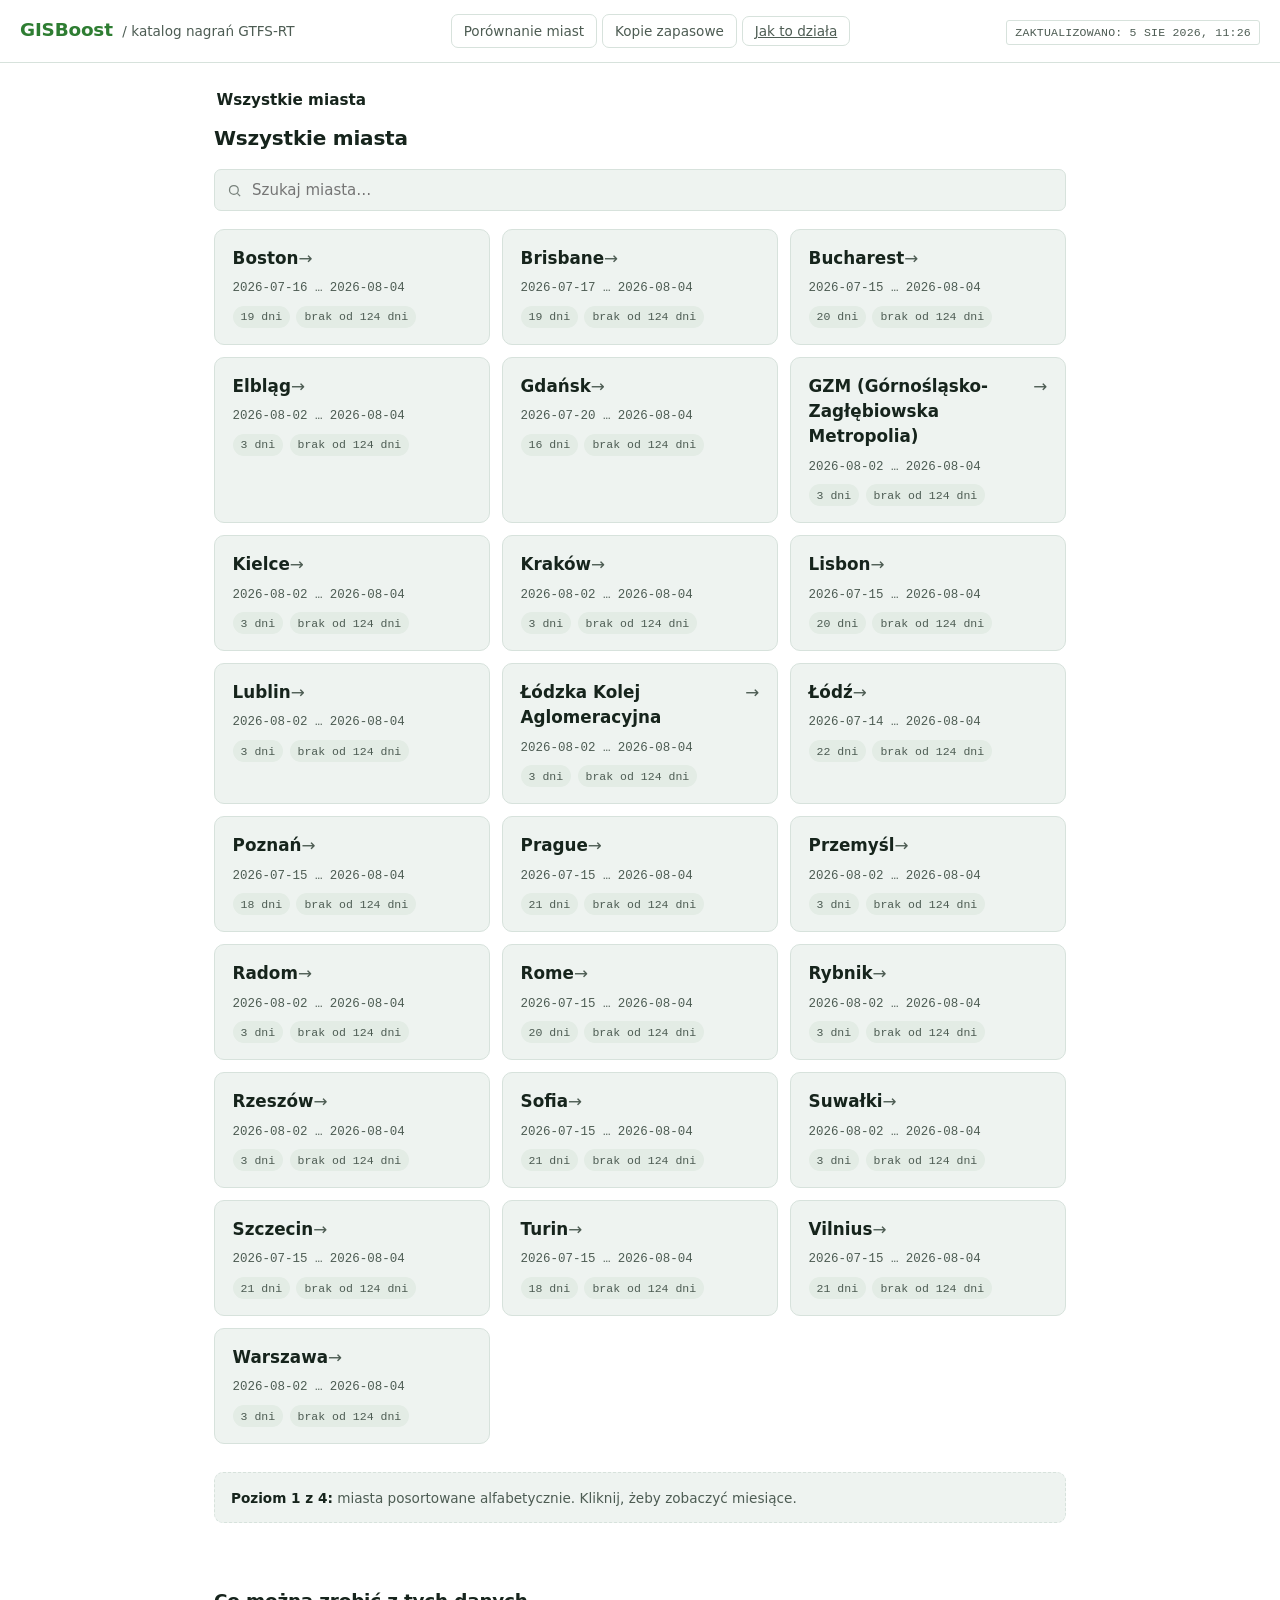
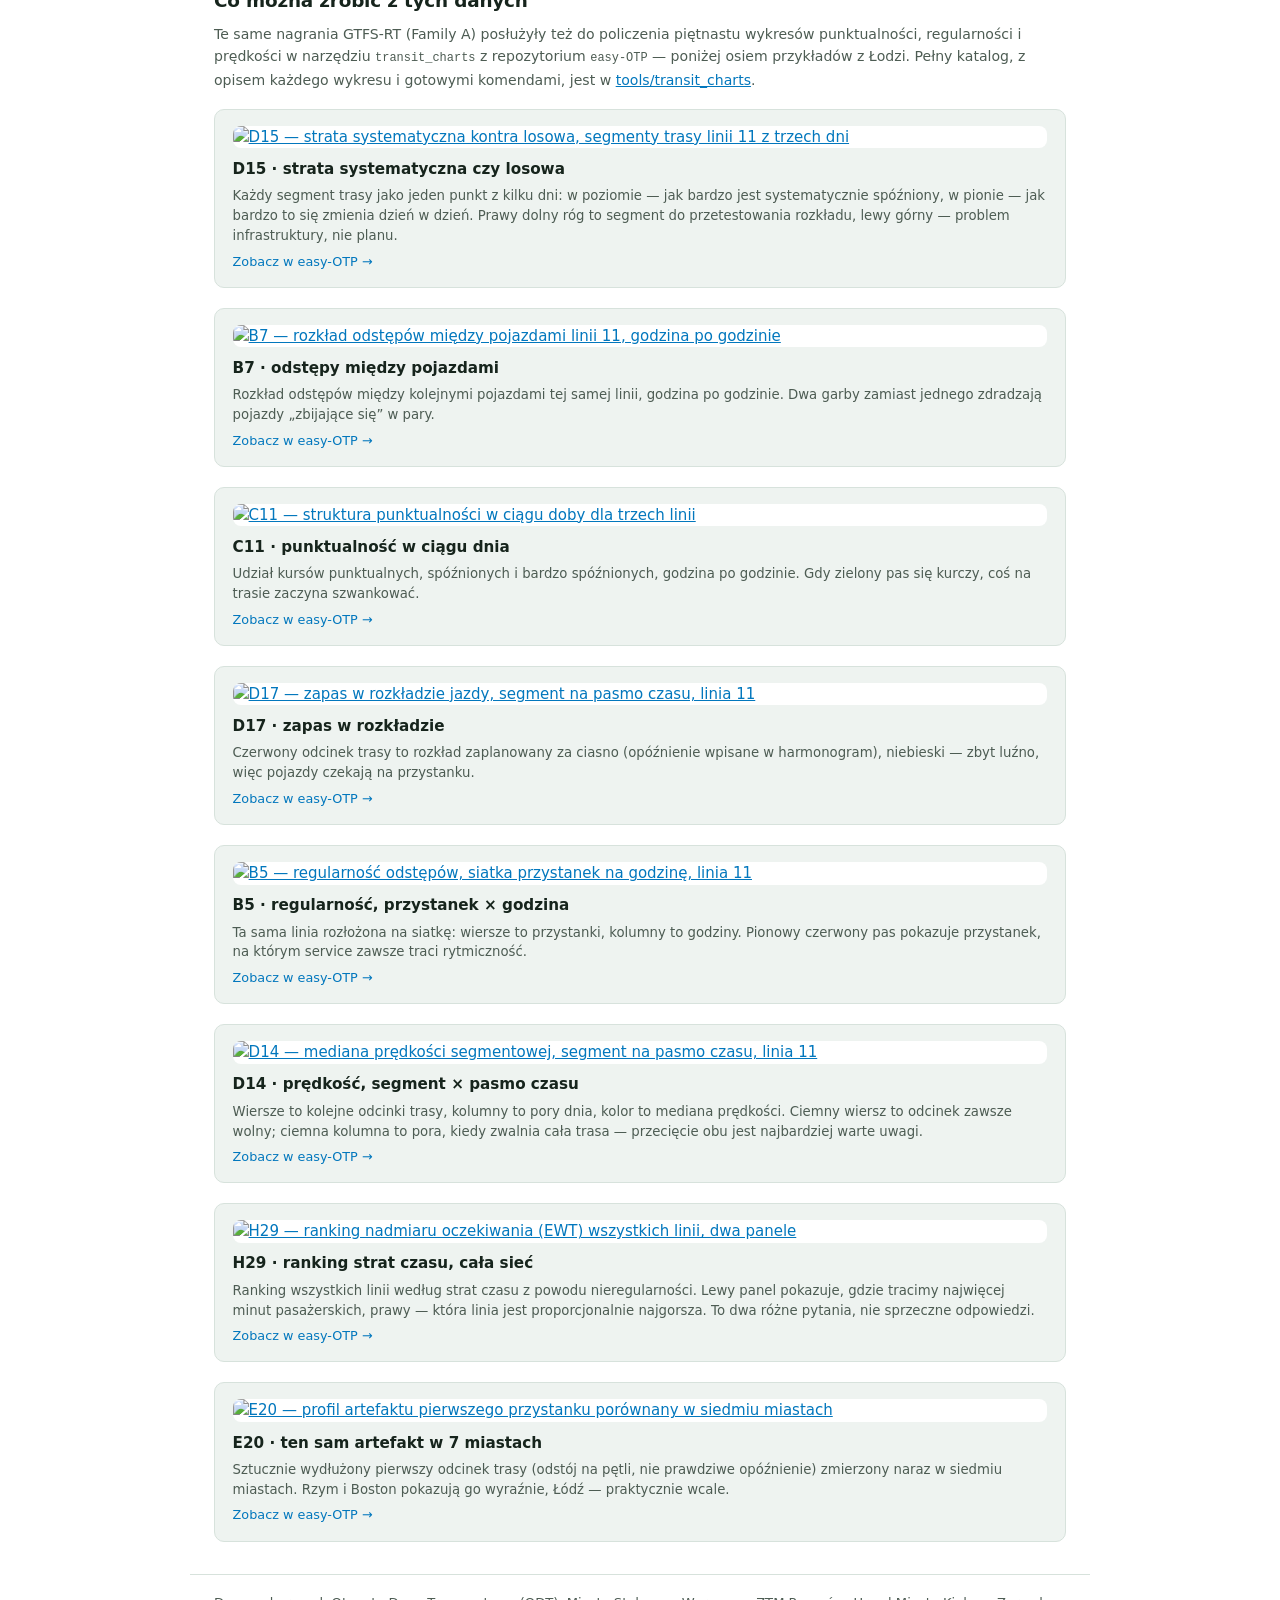
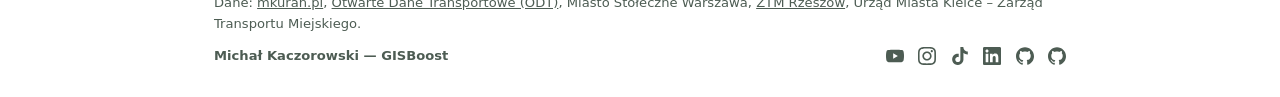
==== commit 67f94d51: "feat: make the site logo a link back to the city list No easy way to get back to "Wszystkie miasta" " ====
--- a/index.html
+++ b/index.html
@@ -10,10 +10,10 @@
 </head>
 <body>
   <div class="topbar">
-    <div class="brand">
+    <button class="brand" id="homeNavBtn" type="button" aria-label="Strona główna — wszystkie miasta">
       <span class="mark">GISBoost</span>
       <span class="sub">/ katalog nagrań GTFS-RT</span>
-    </div>
+    </button>
     <nav class="topnav">
       <button id="compareNavBtn" class="topnav-link" type="button">Porównanie miast</button>
       <button id="backupsNavBtn" class="topnav-link" type="button">Kopie zapasowe</button>
--- a/styles.css
+++ b/styles.css
@@ -53,9 +53,14 @@
   display: flex; align-items: baseline; justify-content: space-between; gap: 1rem;
   padding: 0.9rem 1.25rem; border-bottom: 1px solid var(--line); position: sticky; top: 0; z-index: 5; background: var(--paper);
 }
-.brand { display: flex; align-items: baseline; gap: 0.6rem; }
+.brand {
+  display: flex; align-items: baseline; gap: 0.6rem;
+  background: none; border: none; padding: 0; font: inherit; cursor: pointer;
+}
 .brand .mark { font-weight: 800; letter-spacing: -0.01em; color: var(--green); font-size: 1.15rem; }
 .brand .sub { color: var(--ink-muted); font-size: 0.85rem; }
+.brand:hover .sub { color: var(--blue); }
+.brand:focus-visible { outline: 2px solid var(--focus); outline-offset: 2px; border-radius: 3px; }
 .badge {
   font-family: var(--mono); font-size: 0.72rem; letter-spacing: 0.02em; text-transform: uppercase;
   padding: 0.2rem 0.5rem; border-radius: 3px; border: 1px solid var(--line); color: var(--ink-muted);
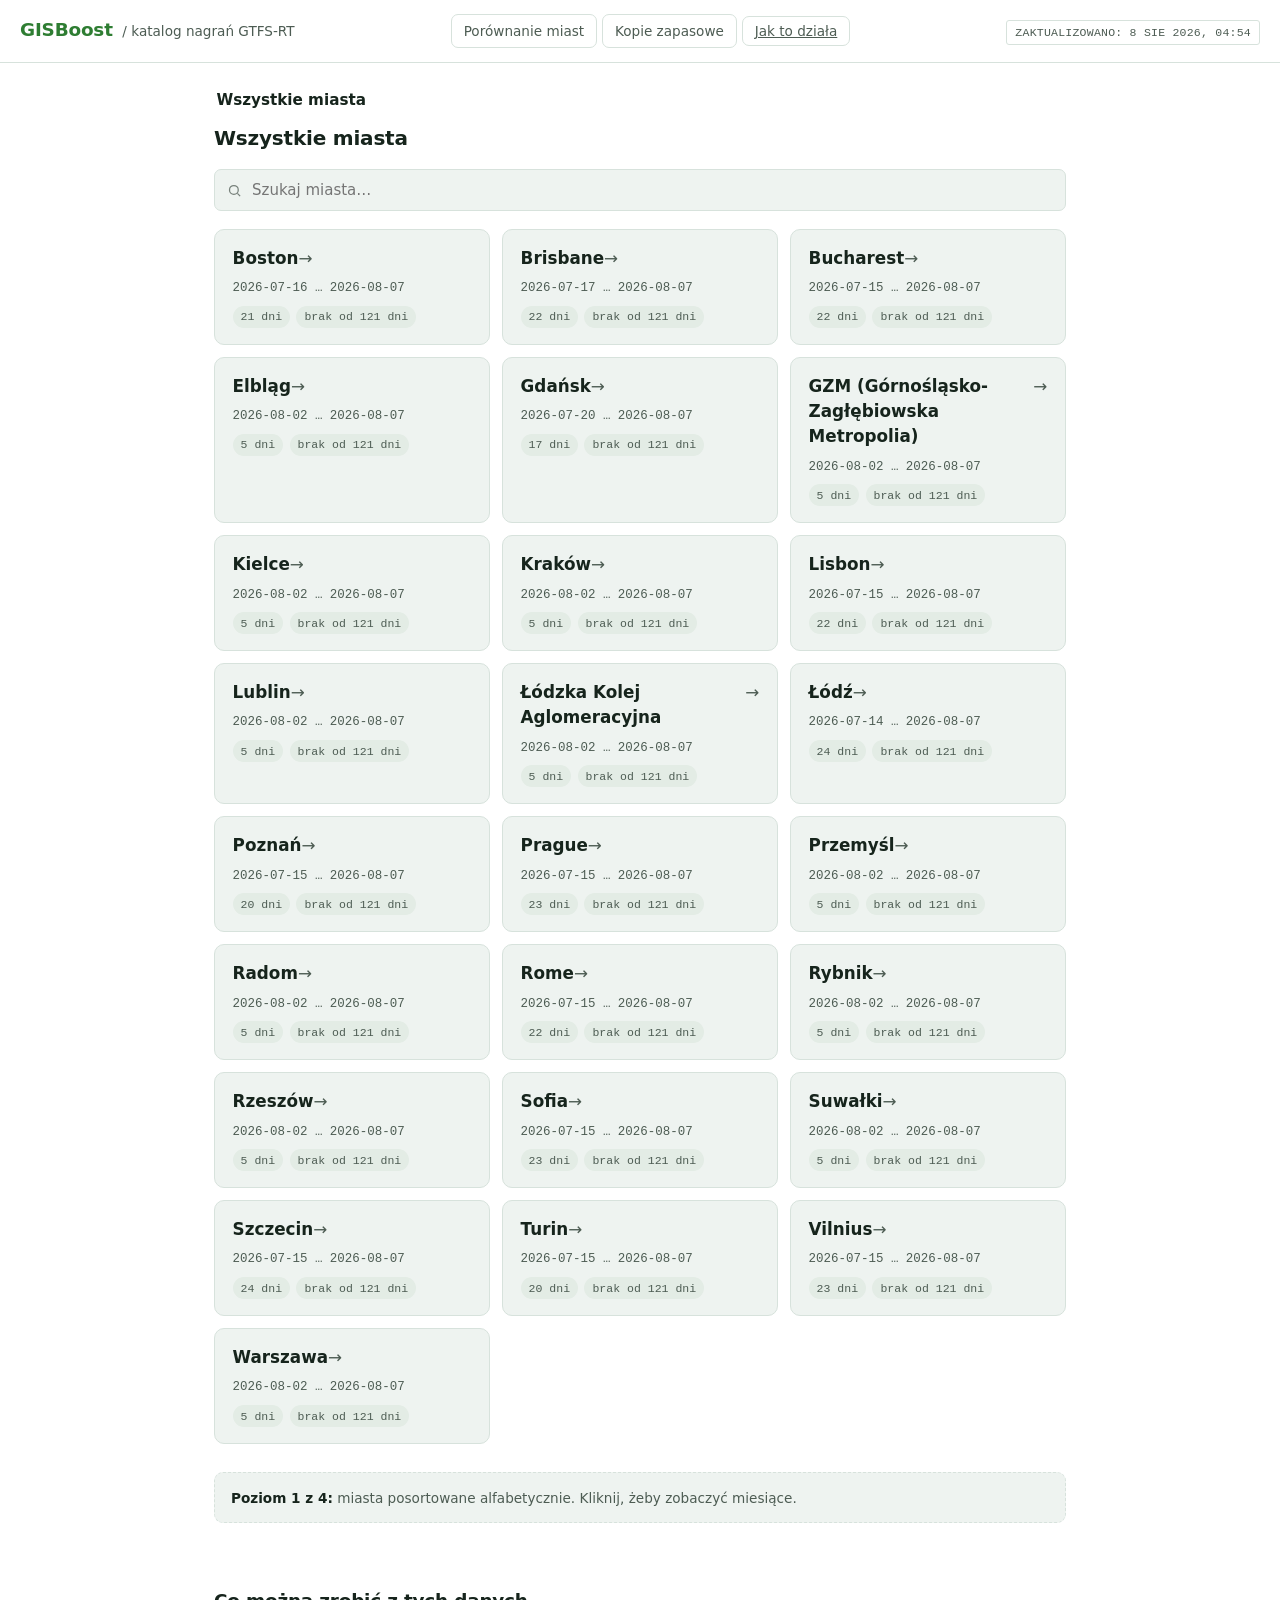
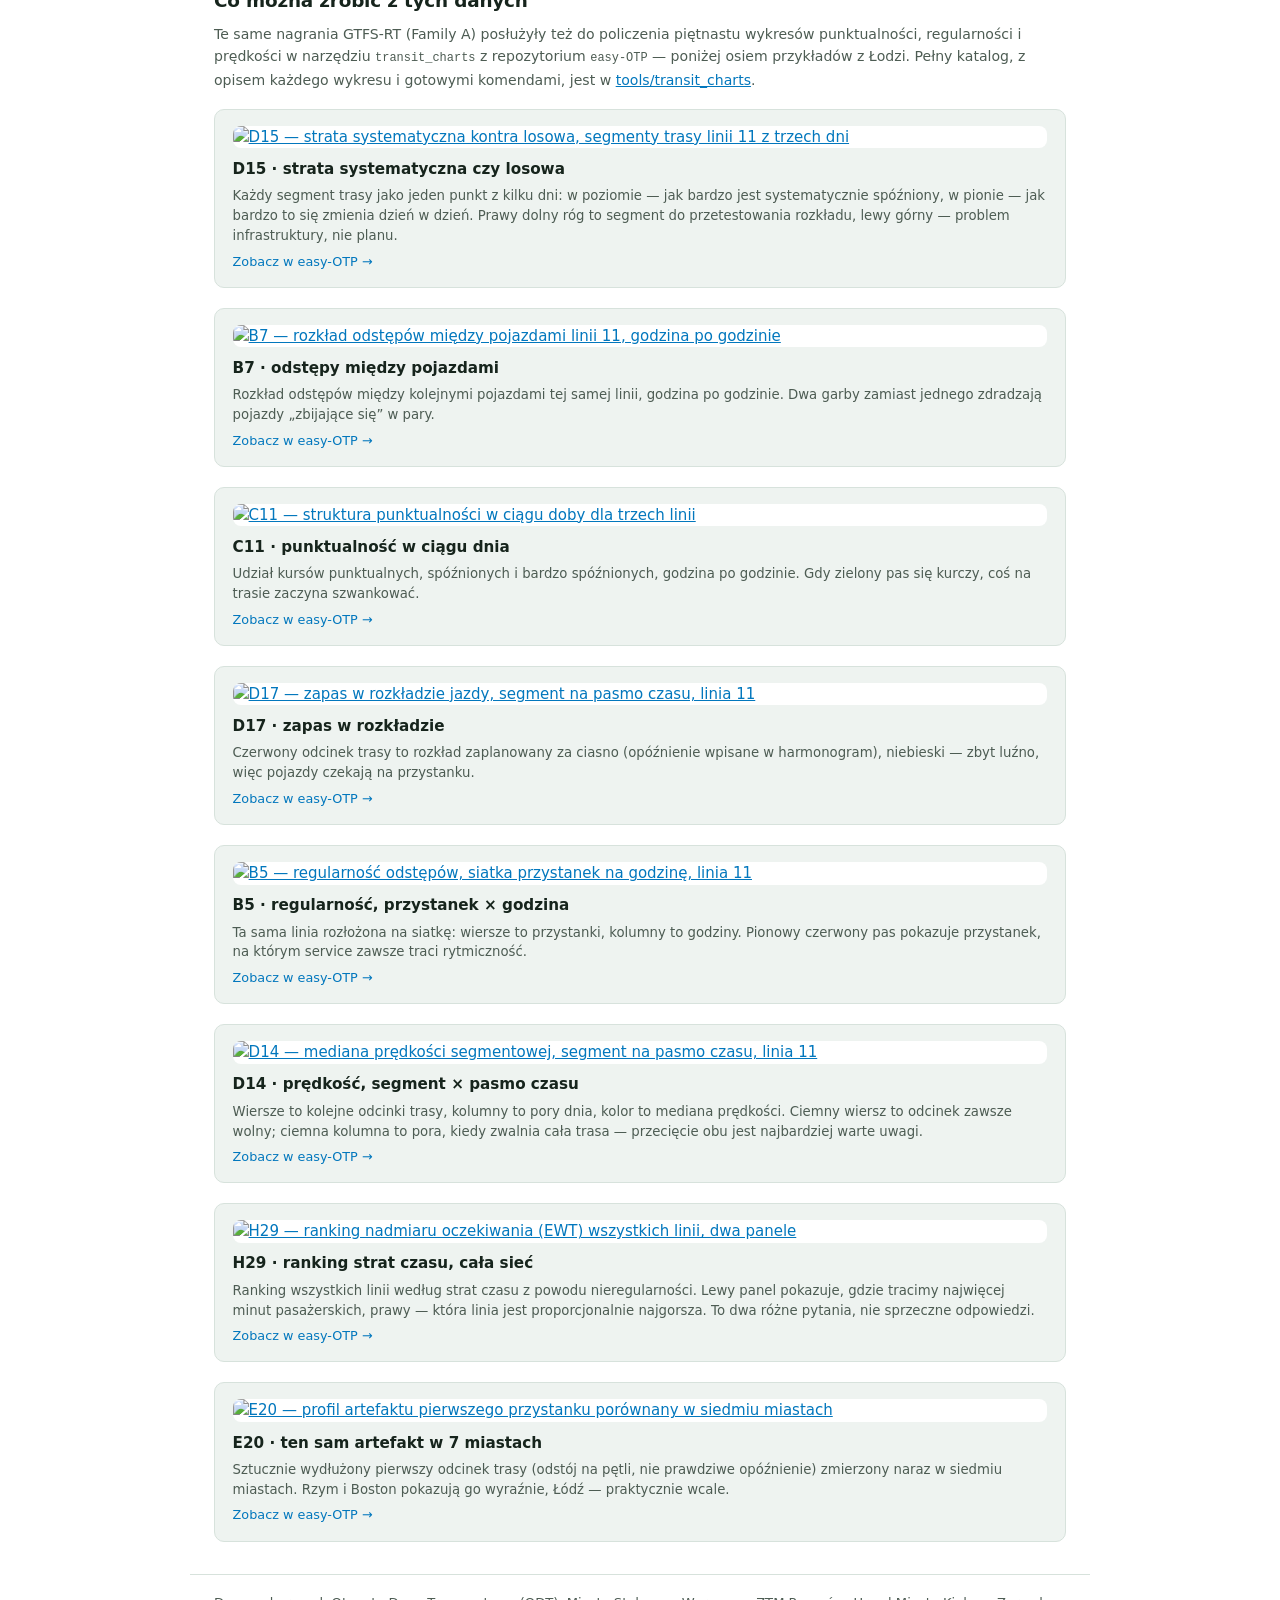
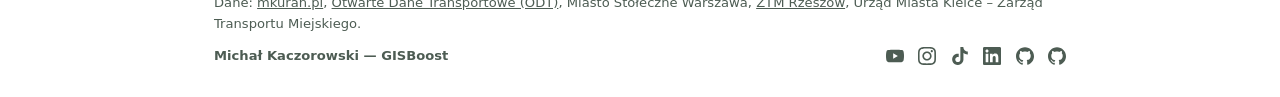
==== commit 6a6d7729: "fix: add meta description, canonical, og:/twitter: tags for link previews Static HTML was missing al" ====
--- a/index.html
+++ b/index.html
@@ -4,6 +4,21 @@
   <meta charset="utf-8" />
   <meta name="viewport" content="width=device-width, initial-scale=1" />
   <title>GTFS-RT — katalog nagrań</title>
+  <meta name="description" content="Przeglądarka zrealizowanych rozkładów jazdy z danych GTFS-RT: miasto, miesiąc, dzień, wykresy odchyleń od rozkładu i pliki do pobrania.">
+  <link rel="canonical" href="https://gisboost.github.io/gtfs-dashboard/">
+  <link rel="icon" href="/assets/favicon.ico">
+
+  <meta property="og:type" content="website">
+  <meta property="og:site_name" content="GISBoost">
+  <meta property="og:title" content="GTFS-RT — katalog nagrań | GISBoost">
+  <meta property="og:description" content="Przeglądarka zrealizowanych rozkładów jazdy z danych GTFS-RT: miasto, miesiąc, dzień, wykresy odchyleń od rozkładu i pliki do pobrania.">
+  <meta property="og:url" content="https://gisboost.github.io/gtfs-dashboard/">
+  <meta property="og:image" content="https://gisboost.github.io/assets/icon_gisboost.png">
+
+  <meta name="twitter:card" content="summary_large_image">
+  <meta name="twitter:title" content="GTFS-RT — katalog nagrań | GISBoost">
+  <meta name="twitter:description" content="Przeglądarka zrealizowanych rozkładów jazdy z danych GTFS-RT: miasto, miesiąc, dzień, wykresy odchyleń od rozkładu i pliki do pobrania.">
+  <meta name="twitter:image" content="https://gisboost.github.io/assets/icon_gisboost.png">
   <link rel="stylesheet" href="styles.css" />
   <script data-goatcounter="https://gtfs-dashboard.goatcounter.com/count"
           async src="//gc.zgo.at/count.js"></script>
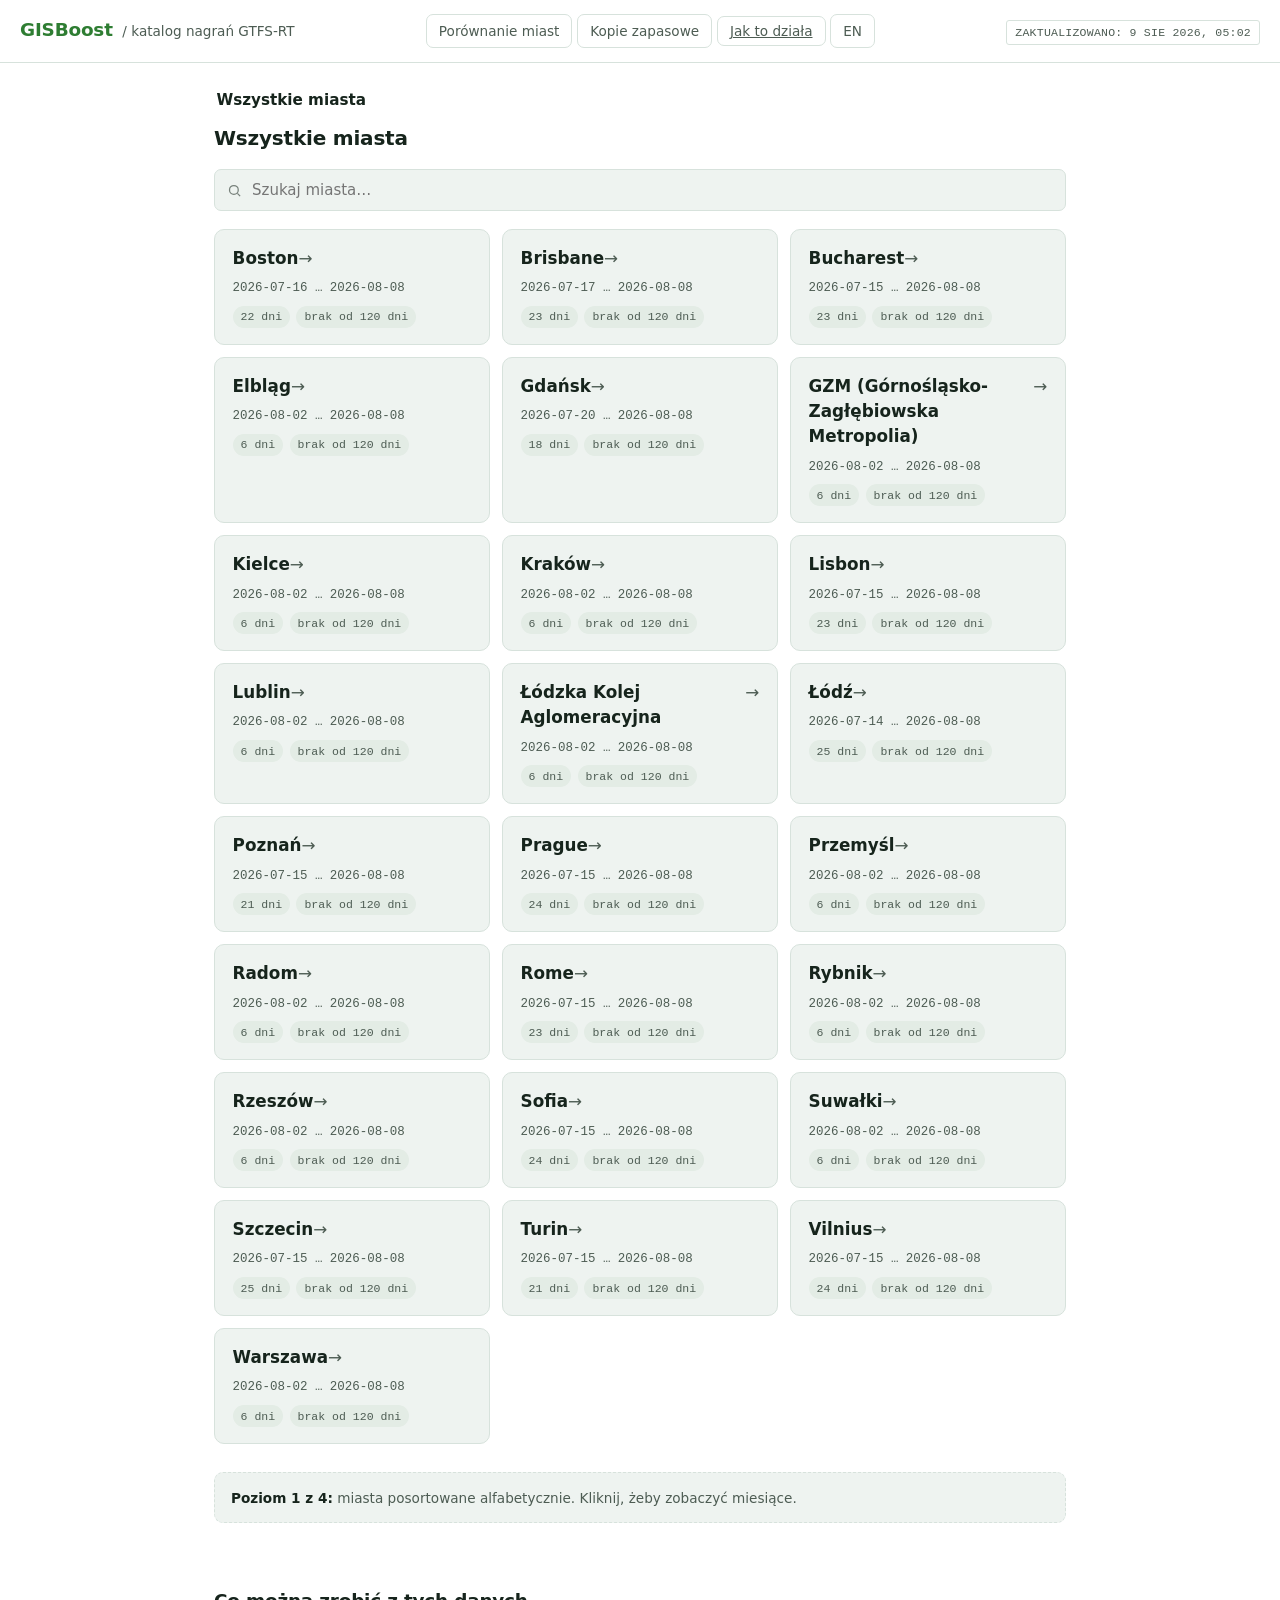
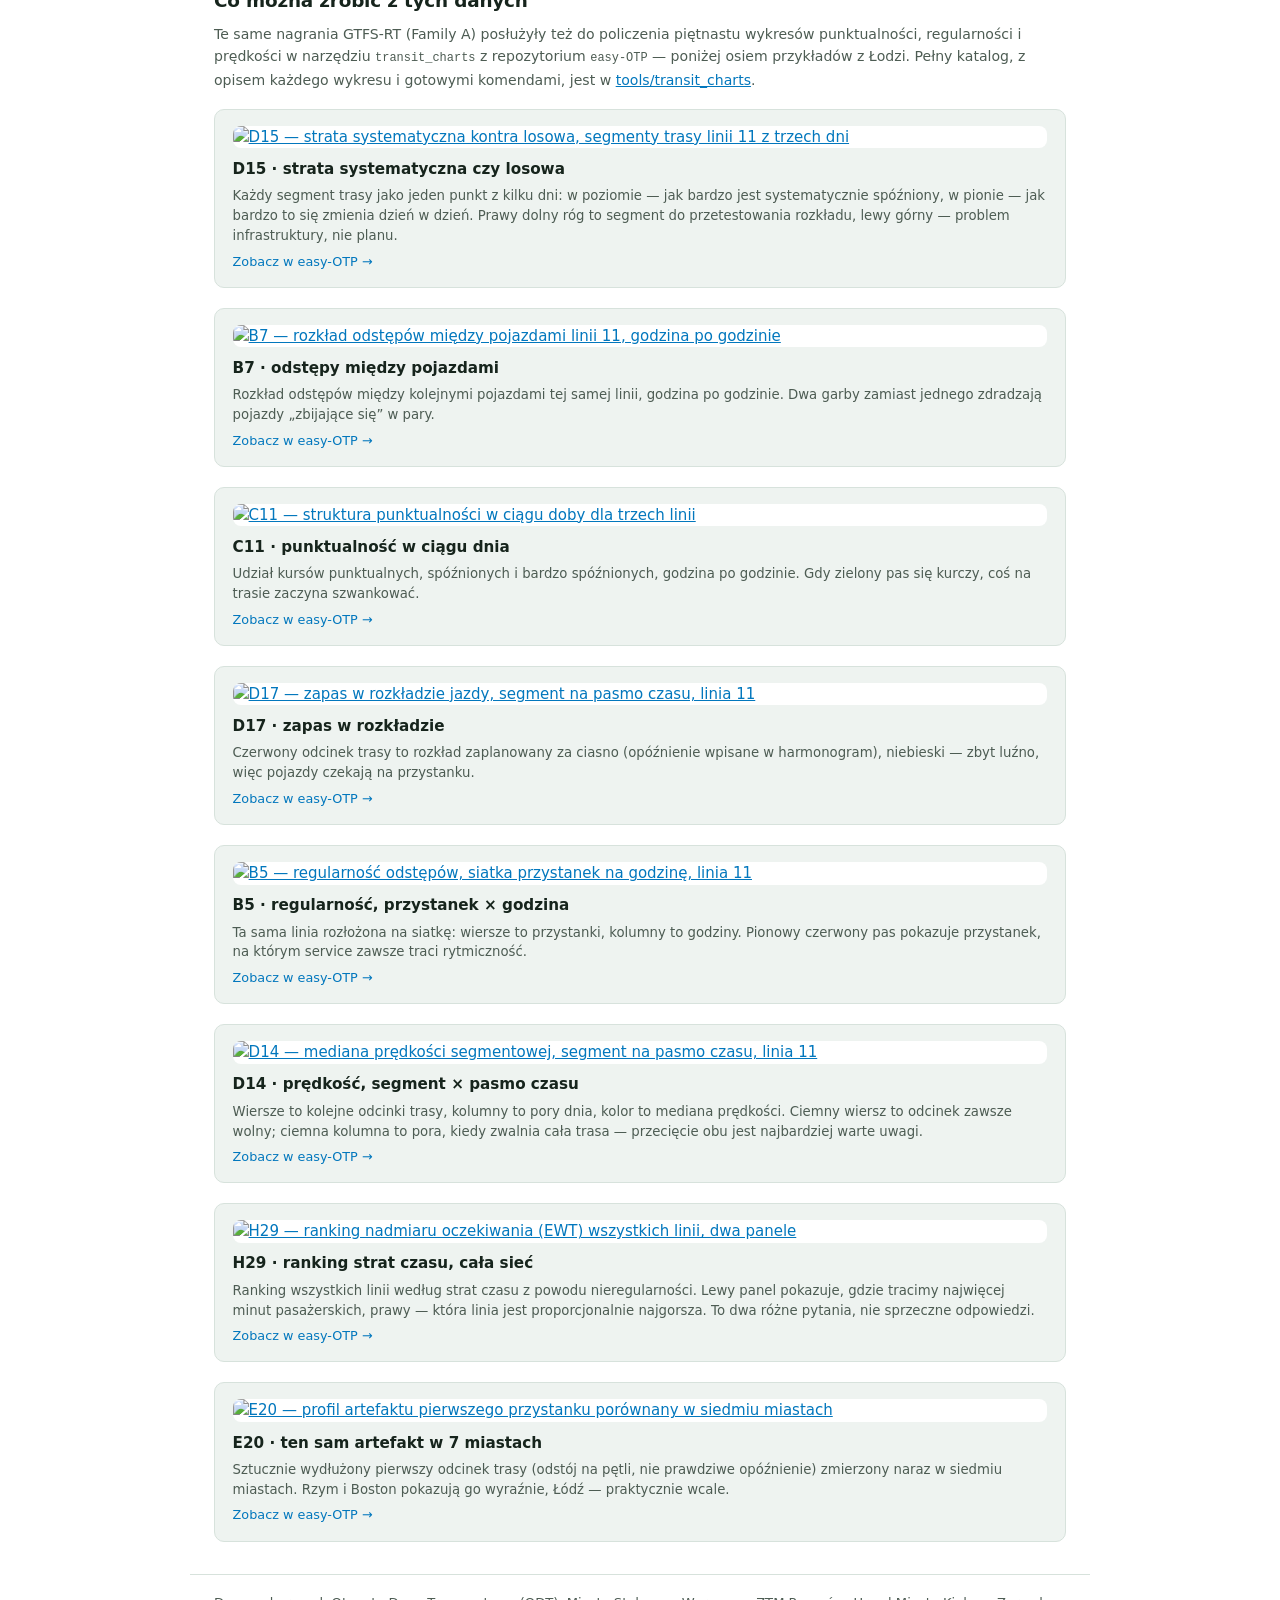
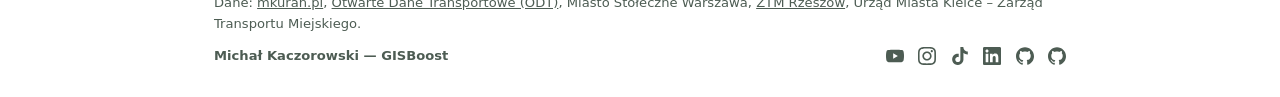
==== commit f0482866: "feat: add PL/EN language toggle Own lightweight i18n (i18n.js, no library/build step): a flat pl/en " ====
--- a/index.html
+++ b/index.html
@@ -25,19 +25,22 @@
 </head>
 <body>
   <div class="topbar">
-    <button class="brand" id="homeNavBtn" type="button" aria-label="Strona główna — wszystkie miasta">
+    <button class="brand" id="homeNavBtn" type="button" data-i18n-aria-label="homeAriaLabel">
       <span class="mark">GISBoost</span>
-      <span class="sub">/ katalog nagrań GTFS-RT</span>
+      <span class="sub" data-i18n="brandSub">/ katalog nagrań GTFS-RT</span>
     </button>
     <nav class="topnav">
-      <button id="compareNavBtn" class="topnav-link" type="button">Porównanie miast</button>
-      <button id="backupsNavBtn" class="topnav-link" type="button">Kopie zapasowe</button>
+      <button id="compareNavBtn" class="topnav-link" type="button" data-i18n="navCompare">Porównanie miast</button>
+      <button id="backupsNavBtn" class="topnav-link" type="button" data-i18n="navBackups">Kopie zapasowe</button>
       <!-- easy-GTFS-RT's HOW-IT-WORKS: how a realized GTFS is reconstructed and how to read it.
            Points at the Polish version, since this UI is Polish; that page links to the English
            one. Deliberately an outbound link rather than a page here — this site has no build
-           step, and long-form prose belongs in a repo where it renders and versions natively. -->
+           step, and long-form prose belongs in a repo where it renders and versions natively.
+           Kept pointing at the Polish doc regardless of UI language — translating the linked repo's
+           docs is out of scope here (see the language-toggle plan). -->
       <a class="topnav-link" href="https://github.com/GISBoost/easy-GTFS-RT/blob/main/HOW-IT-WORKS.pl.md"
-         target="_blank" rel="noopener" data-goatcounter-click="docs-how-it-works">Jak to działa</a>
+         target="_blank" rel="noopener" data-goatcounter-click="docs-how-it-works" data-i18n="navHowItWorks">Jak to działa</a>
+      <button class="topnav-link" id="langToggleBtn" type="button" data-i18n-aria-label="langToggleAriaLabel">EN</button>
     </nav>
     <span class="badge" id="dataBadge"></span>
   </div>
@@ -48,21 +51,21 @@
     <div class="controls">
       <label class="search">
         <svg width="15" height="15" viewBox="0 0 24 24" fill="none" stroke="currentColor" stroke-width="2"><circle cx="11" cy="11" r="7"/><line x1="21" y1="21" x2="16.65" y2="16.65"/></svg>
-        <input id="q" type="text" placeholder="Szukaj…" />
+        <input id="q" type="text" data-i18n-placeholder="searchPlaceholderDefault" placeholder="Szukaj…" />
       </label>
     </div>
     <div id="content">
       <div class="state-message">
         <div class="spinner" aria-hidden="true"></div>
-        <div class="state-title">Ładowanie danych…</div>
+        <div class="state-title" data-i18n="loadingTitle">Ładowanie danych…</div>
       </div>
     </div>
     <div class="note" id="scopeNote"></div>
   </main>
 
   <section class="chart-showcase">
-    <h2 class="showcase-title">Co można zrobić z tych danych</h2>
-    <p class="showcase-intro">
+    <h2 class="showcase-title" data-i18n="showcaseTitle">Co można zrobić z tych danych</h2>
+    <p class="showcase-intro" data-i18n-html="showcaseIntroHtml">
       Te same nagrania GTFS-RT (Family A) posłużyły też do policzenia piętnastu wykresów
       punktualności, regularności i prędkości w narzędziu
       <code>transit_charts</code> z repozytorium <code>easy-OTP</code> — poniżej osiem
@@ -75,9 +78,9 @@
           <img class="showcase-img" loading="lazy" src="https://raw.githubusercontent.com/GISBoost/easy-OTP/main/tools/transit_charts/assets/examples/lodz_D15.png" alt="D15 — strata systematyczna kontra losowa, segmenty trasy linii 11 z trzech dni" />
         </a>
         <figcaption>
-          <h3>D15 · strata systematyczna czy losowa</h3>
-          <p>Każdy segment trasy jako jeden punkt z kilku dni: w poziomie — jak bardzo jest systematycznie spóźniony, w pionie — jak bardzo to się zmienia dzień w dzień. Prawy dolny róg to segment do przetestowania rozkładu, lewy górny — problem infrastruktury, nie planu.</p>
-          <a class="showcase-link" href="https://github.com/GISBoost/easy-OTP/blob/main/tools/transit_charts/README.md#d15--strata-systematyczna-kontra-losowa--potrzebuje--3-dni" target="_blank" rel="noopener" data-goatcounter-click="chart-D15">Zobacz w easy-OTP →</a>
+          <h3 data-i18n="chartD15Title">D15 · strata systematyczna czy losowa</h3>
+          <p data-i18n="chartD15Desc">Każdy segment trasy jako jeden punkt z kilku dni: w poziomie — jak bardzo jest systematycznie spóźniony, w pionie — jak bardzo to się zmienia dzień w dzień. Prawy dolny róg to segment do przetestowania rozkładu, lewy górny — problem infrastruktury, nie planu.</p>
+          <a class="showcase-link" href="https://github.com/GISBoost/easy-OTP/blob/main/tools/transit_charts/README.md#d15--strata-systematyczna-kontra-losowa--potrzebuje--3-dni" target="_blank" rel="noopener" data-goatcounter-click="chart-D15" data-i18n="chartLinkLabel">Zobacz w easy-OTP →</a>
         </figcaption>
       </figure>
       <figure class="showcase-card">
@@ -85,9 +88,9 @@
           <img class="showcase-img" loading="lazy" src="https://raw.githubusercontent.com/GISBoost/easy-OTP/main/tools/transit_charts/assets/examples/lodz_B7.png" alt="B7 — rozkład odstępów między pojazdami linii 11, godzina po godzinie" />
         </a>
         <figcaption>
-          <h3>B7 · odstępy między pojazdami</h3>
-          <p>Rozkład odstępów między kolejnymi pojazdami tej samej linii, godzina po godzinie. Dwa garby zamiast jednego zdradzają pojazdy „zbijające się” w pary.</p>
-          <a class="showcase-link" href="https://github.com/GISBoost/easy-OTP/blob/main/tools/transit_charts/README.md#b7--rozkład-odstępów-godzina-po-godzinie-ridgeline" target="_blank" rel="noopener" data-goatcounter-click="chart-B7">Zobacz w easy-OTP →</a>
+          <h3 data-i18n="chartB7Title">B7 · odstępy między pojazdami</h3>
+          <p data-i18n="chartB7Desc">Rozkład odstępów między kolejnymi pojazdami tej samej linii, godzina po godzinie. Dwa garby zamiast jednego zdradzają pojazdy „zbijające się” w pary.</p>
+          <a class="showcase-link" href="https://github.com/GISBoost/easy-OTP/blob/main/tools/transit_charts/README.md#b7--rozkład-odstępów-godzina-po-godzinie-ridgeline" target="_blank" rel="noopener" data-goatcounter-click="chart-B7" data-i18n="chartLinkLabel">Zobacz w easy-OTP →</a>
         </figcaption>
       </figure>
       <figure class="showcase-card">
@@ -95,9 +98,9 @@
           <img class="showcase-img" loading="lazy" src="https://raw.githubusercontent.com/GISBoost/easy-OTP/main/tools/transit_charts/assets/examples/lodz_C11.png" alt="C11 — struktura punktualności w ciągu doby dla trzech linii" />
         </a>
         <figcaption>
-          <h3>C11 · punktualność w ciągu dnia</h3>
-          <p>Udział kursów punktualnych, spóźnionych i bardzo spóźnionych, godzina po godzinie. Gdy zielony pas się kurczy, coś na trasie zaczyna szwankować.</p>
-          <a class="showcase-link" href="https://github.com/GISBoost/easy-OTP/blob/main/tools/transit_charts/README.md#c11--struktura-punktualności-w-ciągu-doby" target="_blank" rel="noopener" data-goatcounter-click="chart-C11">Zobacz w easy-OTP →</a>
+          <h3 data-i18n="chartC11Title">C11 · punktualność w ciągu dnia</h3>
+          <p data-i18n="chartC11Desc">Udział kursów punktualnych, spóźnionych i bardzo spóźnionych, godzina po godzinie. Gdy zielony pas się kurczy, coś na trasie zaczyna szwankować.</p>
+          <a class="showcase-link" href="https://github.com/GISBoost/easy-OTP/blob/main/tools/transit_charts/README.md#c11--struktura-punktualności-w-ciągu-doby" target="_blank" rel="noopener" data-goatcounter-click="chart-C11" data-i18n="chartLinkLabel">Zobacz w easy-OTP →</a>
         </figcaption>
       </figure>
       <figure class="showcase-card">
@@ -105,9 +108,9 @@
           <img class="showcase-img" loading="lazy" src="https://raw.githubusercontent.com/GISBoost/easy-OTP/main/tools/transit_charts/assets/examples/lodz_D17.png" alt="D17 — zapas w rozkładzie jazdy, segment na pasmo czasu, linia 11" />
         </a>
         <figcaption>
-          <h3>D17 · zapas w rozkładzie</h3>
-          <p>Czerwony odcinek trasy to rozkład zaplanowany za ciasno (opóźnienie wpisane w harmonogram), niebieski — zbyt luźno, więc pojazdy czekają na przystanku.</p>
-          <a class="showcase-link" href="https://github.com/GISBoost/easy-OTP/blob/main/tools/transit_charts/README.md#d17--zapas-w-rozkładzie" target="_blank" rel="noopener" data-goatcounter-click="chart-D17">Zobacz w easy-OTP →</a>
+          <h3 data-i18n="chartD17Title">D17 · zapas w rozkładzie</h3>
+          <p data-i18n="chartD17Desc">Czerwony odcinek trasy to rozkład zaplanowany za ciasno (opóźnienie wpisane w harmonogram), niebieski — zbyt luźno, więc pojazdy czekają na przystanku.</p>
+          <a class="showcase-link" href="https://github.com/GISBoost/easy-OTP/blob/main/tools/transit_charts/README.md#d17--zapas-w-rozkładzie" target="_blank" rel="noopener" data-goatcounter-click="chart-D17" data-i18n="chartLinkLabel">Zobacz w easy-OTP →</a>
         </figcaption>
       </figure>
       <figure class="showcase-card">
@@ -115,9 +118,9 @@
           <img class="showcase-img" loading="lazy" src="https://raw.githubusercontent.com/GISBoost/easy-OTP/main/tools/transit_charts/assets/examples/lodz_B5.png" alt="B5 — regularność odstępów, siatka przystanek na godzinę, linia 11" />
         </a>
         <figcaption>
-          <h3>B5 · regularność, przystanek × godzina</h3>
-          <p>Ta sama linia rozłożona na siatkę: wiersze to przystanki, kolumny to godziny. Pionowy czerwony pas pokazuje przystanek, na którym service zawsze traci rytmiczność.</p>
-          <a class="showcase-link" href="https://github.com/GISBoost/easy-OTP/blob/main/tools/transit_charts/README.md#b5--regularność-odstępów-cv--coefficient-of-variation-współczynnik-zmienności-przystanek--godzina" target="_blank" rel="noopener" data-goatcounter-click="chart-B5">Zobacz w easy-OTP →</a>
+          <h3 data-i18n="chartB5Title">B5 · regularność, przystanek × godzina</h3>
+          <p data-i18n="chartB5Desc">Ta sama linia rozłożona na siatkę: wiersze to przystanki, kolumny to godziny. Pionowy czerwony pas pokazuje przystanek, na którym service zawsze traci rytmiczność.</p>
+          <a class="showcase-link" href="https://github.com/GISBoost/easy-OTP/blob/main/tools/transit_charts/README.md#b5--regularność-odstępów-cv--coefficient-of-variation-współczynnik-zmienności-przystanek--godzina" target="_blank" rel="noopener" data-goatcounter-click="chart-B5" data-i18n="chartLinkLabel">Zobacz w easy-OTP →</a>
         </figcaption>
       </figure>
       <figure class="showcase-card">
@@ -125,9 +128,9 @@
           <img class="showcase-img" loading="lazy" src="https://raw.githubusercontent.com/GISBoost/easy-OTP/main/tools/transit_charts/assets/examples/lodz_D14.png" alt="D14 — mediana prędkości segmentowej, segment na pasmo czasu, linia 11" />
         </a>
         <figcaption>
-          <h3>D14 · prędkość, segment × pasmo czasu</h3>
-          <p>Wiersze to kolejne odcinki trasy, kolumny to pory dnia, kolor to mediana prędkości. Ciemny wiersz to odcinek zawsze wolny; ciemna kolumna to pora, kiedy zwalnia cała trasa — przecięcie obu jest najbardziej warte uwagi.</p>
-          <a class="showcase-link" href="https://github.com/GISBoost/easy-OTP/blob/main/tools/transit_charts/README.md#d14--prędkość-segmentowa-segment--pasmo-czasu" target="_blank" rel="noopener" data-goatcounter-click="chart-D14">Zobacz w easy-OTP →</a>
+          <h3 data-i18n="chartD14Title">D14 · prędkość, segment × pasmo czasu</h3>
+          <p data-i18n="chartD14Desc">Wiersze to kolejne odcinki trasy, kolumny to pory dnia, kolor to mediana prędkości. Ciemny wiersz to odcinek zawsze wolny; ciemna kolumna to pora, kiedy zwalnia cała trasa — przecięcie obu jest najbardziej warte uwagi.</p>
+          <a class="showcase-link" href="https://github.com/GISBoost/easy-OTP/blob/main/tools/transit_charts/README.md#d14--prędkość-segmentowa-segment--pasmo-czasu" target="_blank" rel="noopener" data-goatcounter-click="chart-D14" data-i18n="chartLinkLabel">Zobacz w easy-OTP →</a>
         </figcaption>
       </figure>
       <figure class="showcase-card">
@@ -135,9 +138,9 @@
           <img class="showcase-img" loading="lazy" src="https://raw.githubusercontent.com/GISBoost/easy-OTP/main/tools/transit_charts/assets/examples/lodz_H29.png" alt="H29 — ranking nadmiaru oczekiwania (EWT) wszystkich linii, dwa panele" />
         </a>
         <figcaption>
-          <h3>H29 · ranking strat czasu, cała sieć</h3>
-          <p>Ranking wszystkich linii według strat czasu z powodu nieregularności. Lewy panel pokazuje, gdzie tracimy najwięcej minut pasażerskich, prawy — która linia jest proporcjonalnie najgorsza. To dwa różne pytania, nie sprzeczne odpowiedzi.</p>
-          <a class="showcase-link" href="https://github.com/GISBoost/easy-OTP/blob/main/tools/transit_charts/README.md#h29--ranking-nadmiaru-oczekiwania-ewt-wszystkich-linii-dwa-panele" target="_blank" rel="noopener" data-goatcounter-click="chart-H29">Zobacz w easy-OTP →</a>
+          <h3 data-i18n="chartH29Title">H29 · ranking strat czasu, cała sieć</h3>
+          <p data-i18n="chartH29Desc">Ranking wszystkich linii według strat czasu z powodu nieregularności. Lewy panel pokazuje, gdzie tracimy najwięcej minut pasażerskich, prawy — która linia jest proporcjonalnie najgorsza. To dwa różne pytania, nie sprzeczne odpowiedzi.</p>
+          <a class="showcase-link" href="https://github.com/GISBoost/easy-OTP/blob/main/tools/transit_charts/README.md#h29--ranking-nadmiaru-oczekiwania-ewt-wszystkich-linii-dwa-panele" target="_blank" rel="noopener" data-goatcounter-click="chart-H29" data-i18n="chartLinkLabel">Zobacz w easy-OTP →</a>
         </figcaption>
       </figure>
       <figure class="showcase-card">
@@ -145,20 +148,20 @@
           <img class="showcase-img" loading="lazy" src="https://raw.githubusercontent.com/GISBoost/easy-OTP/main/tools/transit_charts/assets/examples/E20.png" alt="E20 — profil artefaktu pierwszego przystanku porównany w siedmiu miastach" />
         </a>
         <figcaption>
-          <h3>E20 · ten sam artefakt w 7 miastach</h3>
-          <p>Sztucznie wydłużony pierwszy odcinek trasy (odstój na pętli, nie prawdziwe opóźnienie) zmierzony naraz w siedmiu miastach. Rzym i Boston pokazują go wyraźnie, Łódź — praktycznie wcale.</p>
-          <a class="showcase-link" href="https://github.com/GISBoost/easy-OTP/blob/main/tools/transit_charts/README.md#e20--międzymiastowy-profil-artefaktu" target="_blank" rel="noopener" data-goatcounter-click="chart-E20">Zobacz w easy-OTP →</a>
+          <h3 data-i18n="chartE20Title">E20 · ten sam artefakt w 7 miastach</h3>
+          <p data-i18n="chartE20Desc">Sztucznie wydłużony pierwszy odcinek trasy (odstój na pętli, nie prawdziwe opóźnienie) zmierzony naraz w siedmiu miastach. Rzym i Boston pokazują go wyraźnie, Łódź — praktycznie wcale.</p>
+          <a class="showcase-link" href="https://github.com/GISBoost/easy-OTP/blob/main/tools/transit_charts/README.md#e20--międzymiastowy-profil-artefaktu" target="_blank" rel="noopener" data-goatcounter-click="chart-E20" data-i18n="chartLinkLabel">Zobacz w easy-OTP →</a>
         </figcaption>
       </figure>
     </div>
   </section>
 
   <footer class="sitefooter">
-    <p class="footer-attribution" id="footerAttribution">Dane: <a href="https://mkuran.pl/gtfs/" target="_blank" rel="noopener">mkuran.pl</a>, <a href="https://odt.org.pl/pl/data" target="_blank" rel="noopener">Otwarte Dane Transportowe (ODT)</a>, Miasto Stołeczne Warszawa, <a href="https://otwartedane.erzeszow.pl/dataset/rozklad-jazdy-transxchange" target="_blank" rel="noopener">ZTM Rzeszów</a>, Urząd Miasta Kielce – Zarząd Transportu Miejskiego.</p>
+    <p class="footer-attribution" id="footerAttribution"><span data-i18n="footerDataPrefix">Dane:</span> <a href="https://mkuran.pl/gtfs/" target="_blank" rel="noopener">mkuran.pl</a>, <a href="https://odt.org.pl/pl/data" target="_blank" rel="noopener">Otwarte Dane Transportowe (ODT)</a>, Miasto Stołeczne Warszawa, <a href="https://otwartedane.erzeszow.pl/dataset/rozklad-jazdy-transxchange" target="_blank" rel="noopener">ZTM Rzeszów</a>, Urząd Miasta Kielce – Zarząd Transportu Miejskiego.</p>
     <div class="footer-bottom">
       <a class="footer-signature" href="https://gisboost.github.io/" target="_blank" rel="noopener">Michał Kaczorowski — GISBoost</a>
-      <span class="visitor-counter" aria-label="Liczba odwiedzin w tym miesiącu">
-        <span id="visitorCounter"></span> odwiedzin w tym miesiącu
+      <span class="visitor-counter" data-i18n-aria-label="visitorCounterAriaLabel" aria-label="Liczba odwiedzin w tym miesiącu">
+        <span id="visitorCounter"></span> <span data-i18n="visitorCounterSuffix">odwiedzin w tym miesiącu</span>
       </span>
       <div class="footer-social">
         <a href="https://www.youtube.com/@GISBoost/" target="_blank" rel="noopener" aria-label="YouTube" title="YouTube" data-goatcounter-click="social-youtube">
@@ -173,7 +176,7 @@
         <a href="https://www.linkedin.com/in/michal-kaczorowsky/" target="_blank" rel="noopener" aria-label="LinkedIn" title="LinkedIn" data-goatcounter-click="social-linkedin">
           <svg viewBox="0 0 24 24" width="18" height="18" fill="currentColor" aria-hidden="true"><path d="M20.447 20.452h-3.554v-5.569c0-1.328-.027-3.037-1.852-3.037-1.853 0-2.136 1.445-2.136 2.939v5.667H9.351V9h3.414v1.561h.046c.477-.9 1.637-1.85 3.37-1.85 3.601 0 4.267 2.37 4.267 5.455v6.286zM5.337 7.433c-1.144 0-2.063-.926-2.063-2.065 0-1.138.92-2.063 2.063-2.063 1.14 0 2.064.925 2.064 2.063 0 1.139-.925 2.065-2.064 2.065zm1.782 13.019H3.555V9h3.564v11.452zM22.225 0H1.771C.792 0 0 .774 0 1.729v20.542C0 23.227.792 24 1.771 24h20.451C23.2 24 24 23.227 24 22.271V1.729C24 .774 23.2 0 22.222 0h.003z"/></svg>
         </a>
-        <a href="https://github.com/GISBoost/easy-OTP" target="_blank" rel="noopener" aria-label="Kod źródłowy: easy-OTP" title="Kod źródłowy: easy-OTP" data-goatcounter-click="social-github-easy-otp">
+        <a href="https://github.com/GISBoost/easy-OTP" target="_blank" rel="noopener" data-i18n-aria-label="socialSourceEasyOtp" aria-label="Kod źródłowy: easy-OTP" title="Kod źródłowy: easy-OTP" data-goatcounter-click="social-github-easy-otp">
           <svg viewBox="0 0 24 24" width="18" height="18" fill="currentColor" aria-hidden="true"><path d="M12 .297c-6.63 0-12 5.373-12 12 0 5.303 3.438 9.8 8.205 11.385.6.113.82-.258.82-.577 0-.285-.01-1.04-.015-2.04-3.338.724-4.042-1.61-4.042-1.61C4.422 18.07 3.633 17.7 3.633 17.7c-1.087-.744.084-.729.084-.729 1.205.084 1.838 1.236 1.838 1.236 1.07 1.835 2.809 1.305 3.495.998.108-.776.417-1.305.76-1.605-2.665-.3-5.466-1.332-5.466-5.93 0-1.31.465-2.38 1.235-3.22-.135-.303-.54-1.523.105-3.176 0 0 1.005-.322 3.3 1.23.96-.267 1.98-.399 3-.405 1.02.006 2.04.138 3 .405 2.28-1.552 3.285-1.23 3.285-1.23.645 1.653.24 2.873.12 3.176.765.84 1.23 1.91 1.23 3.22 0 4.61-2.805 5.625-5.475 5.92.42.36.81 1.096.81 2.22 0 1.606-.015 2.896-.015 3.286 0 .315.21.69.825.57C20.565 22.092 24 17.592 24 12.297c0-6.627-5.373-12-12-12"/></svg>
         </a>
         <a href="https://github.com/GISBoost" target="_blank" rel="noopener" aria-label="GitHub" title="GitHub" data-goatcounter-click="social-github-gisboost">
@@ -183,6 +186,7 @@
     </div>
   </footer>
 
+  <script src="i18n.js"></script>
   <script src="app.js" defer></script>
   <script>
     // Fetches just the raw count as JSON instead of using goatcounter.visit_count()'s <iframe>
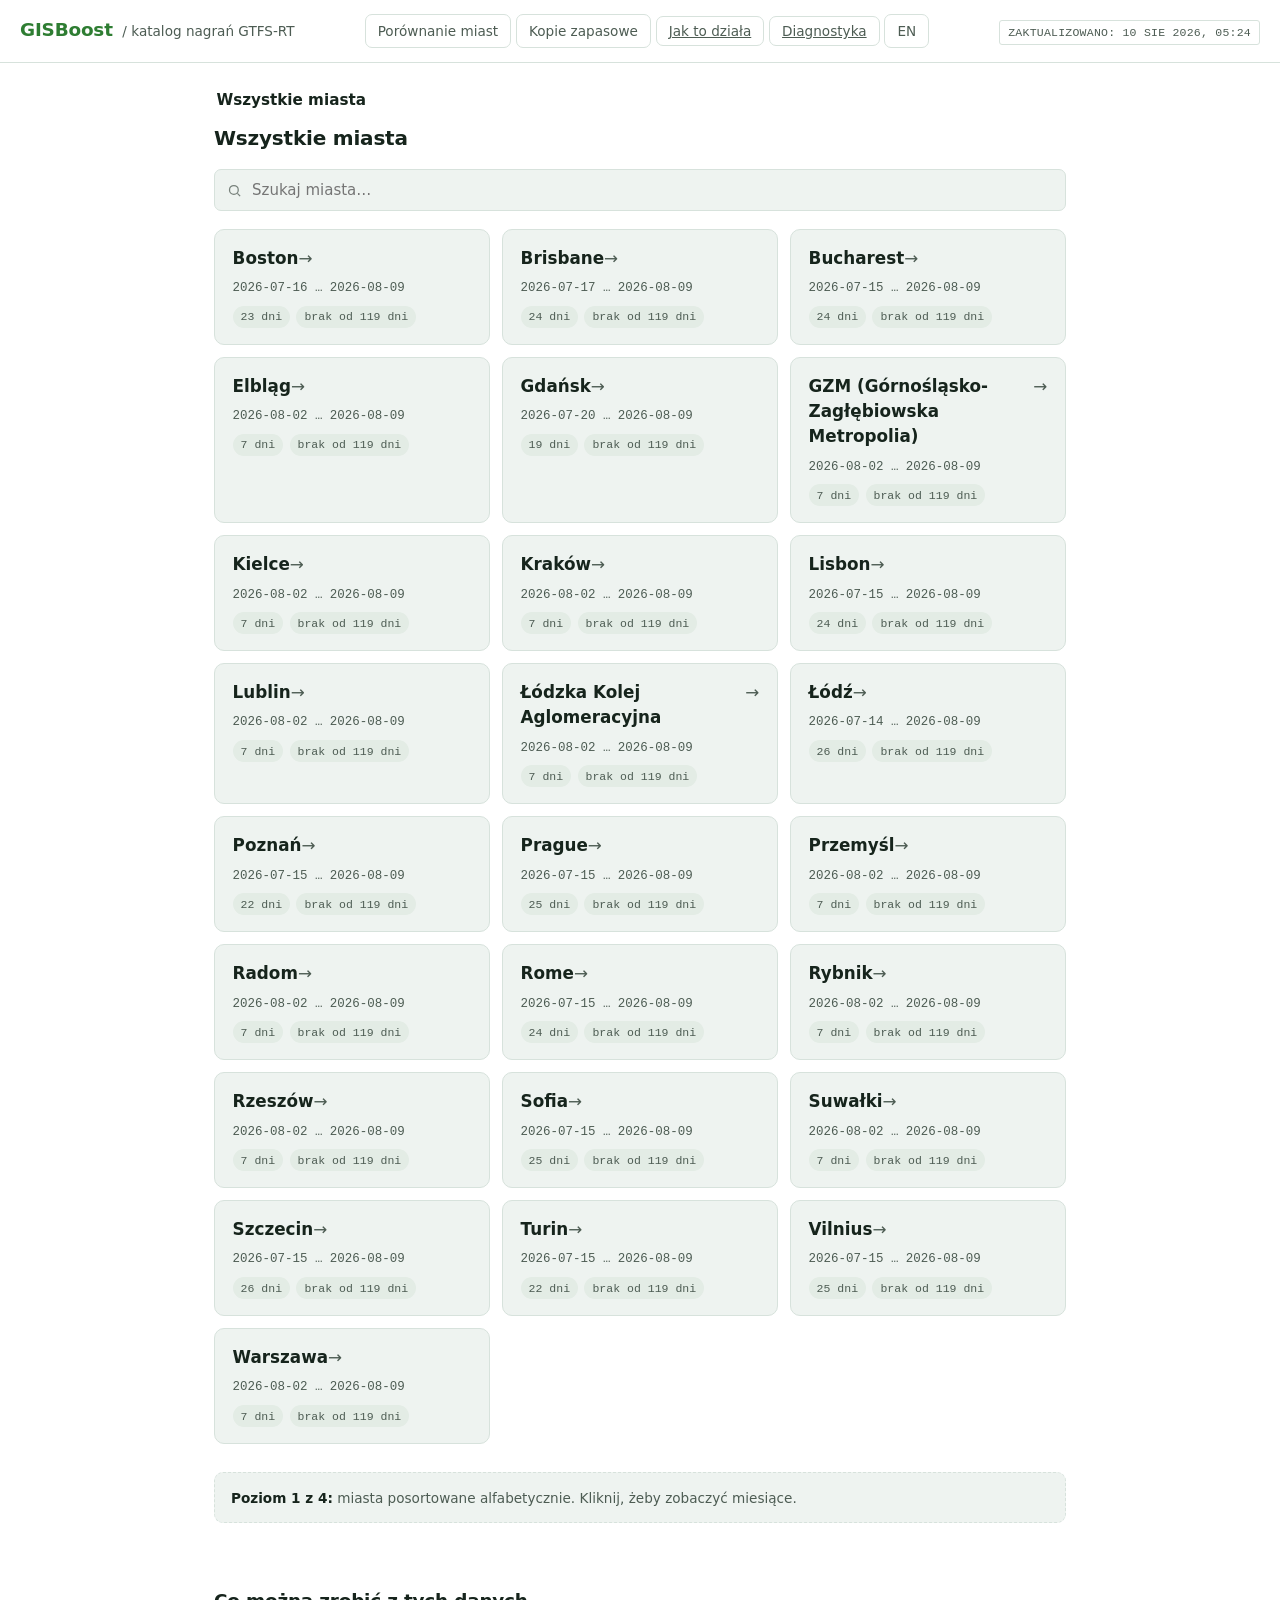
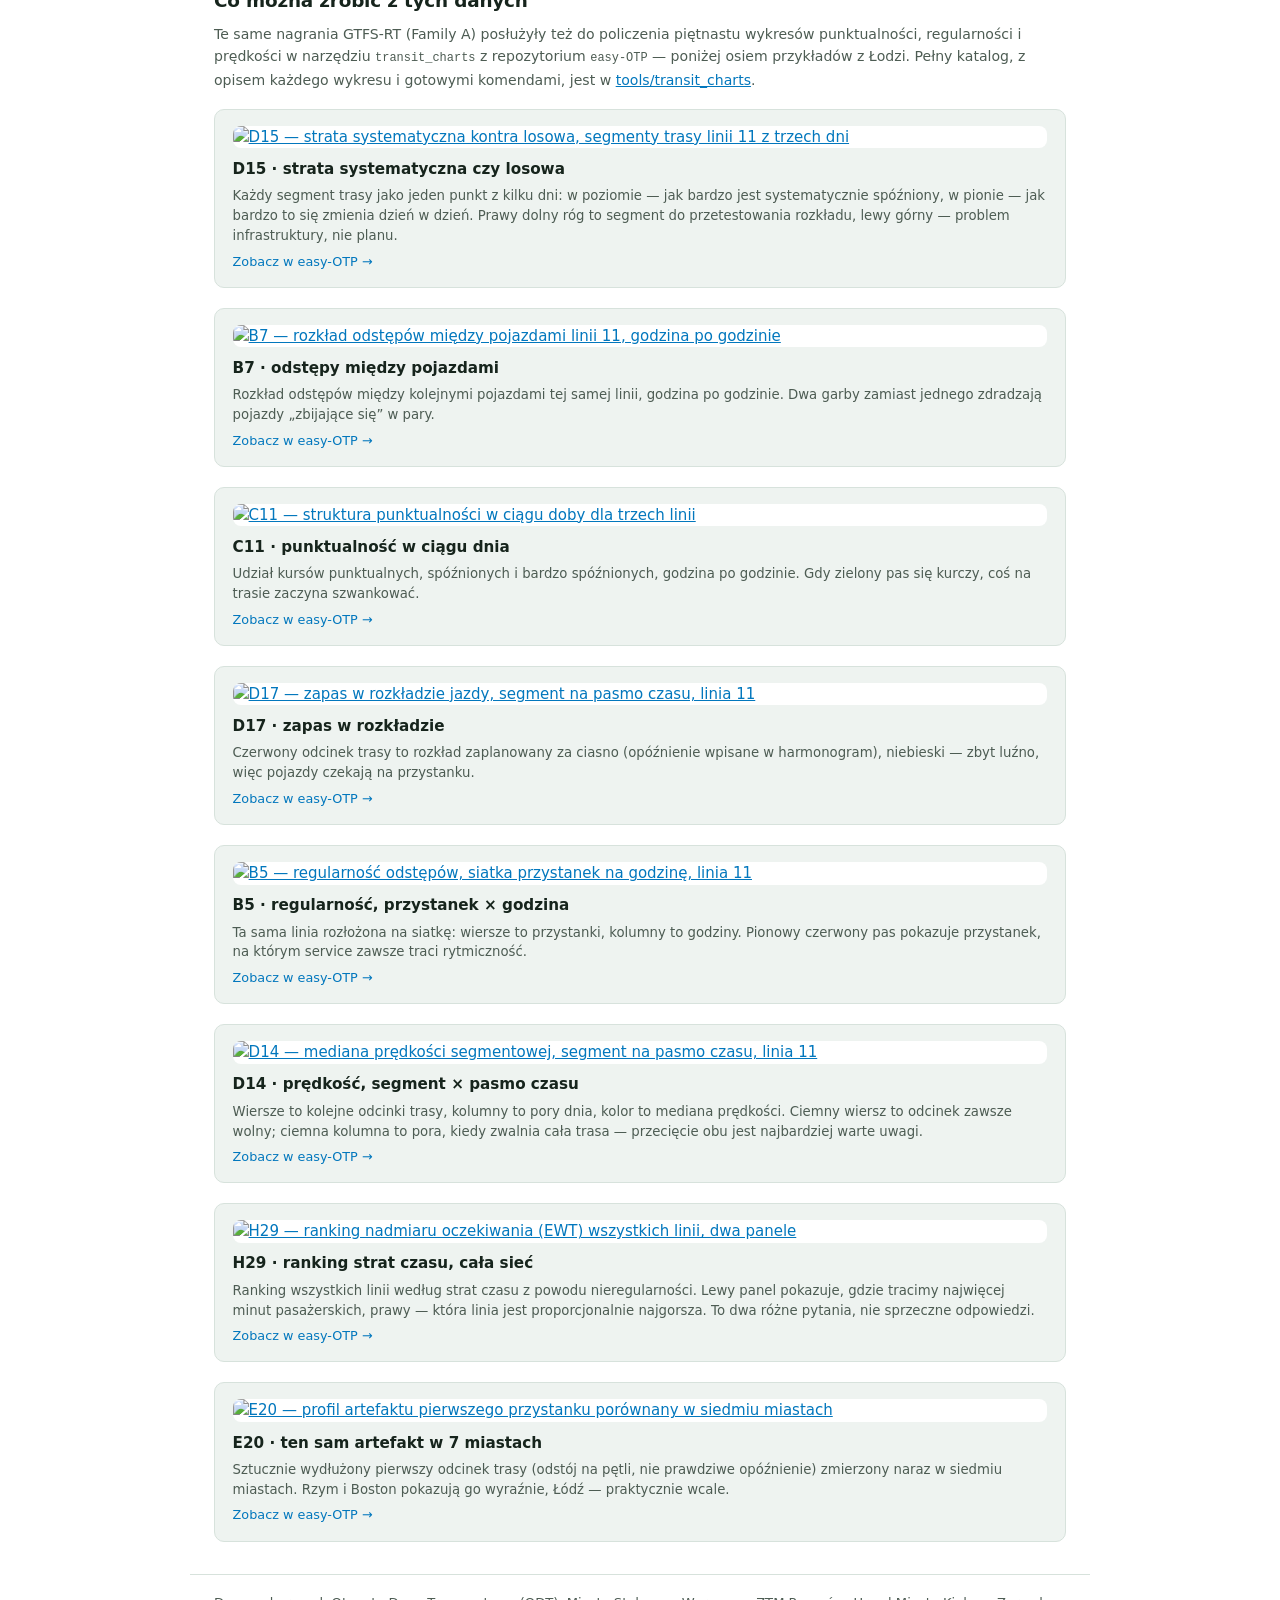
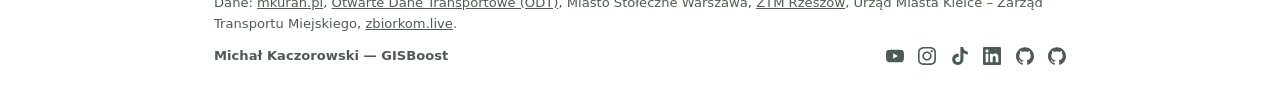
==== commit 4a4961ff: "feat: add Family A diagnostics section (recording-duration + calendar/trip_id survey reports) Two bi" ====
--- a/index.html
+++ b/index.html
@@ -40,6 +40,12 @@
            docs is out of scope here (see the language-toggle plan). -->
       <a class="topnav-link" href="https://github.com/GISBoost/easy-GTFS-RT/blob/main/HOW-IT-WORKS.pl.md"
          target="_blank" rel="noopener" data-goatcounter-click="docs-how-it-works" data-i18n="navHowItWorks">Jak to działa</a>
+      <!-- Family A methodology write-ups: recording-duration and calendar/trip_id stability
+           experiments. English-only static pages (see diagnostics/), linked here rather than
+           built into the i18n dictionary — same reasoning as navHowItWorks: no build step, and
+           this is long-form diagnostic content, not app chrome. -->
+      <a class="topnav-link" href="diagnostics/index.html"
+         data-goatcounter-click="nav-diagnostics" data-i18n="navDiagnostics">Diagnostyka</a>
       <button class="topnav-link" id="langToggleBtn" type="button" data-i18n-aria-label="langToggleAriaLabel">EN</button>
     </nav>
     <span class="badge" id="dataBadge"></span>
@@ -157,7 +163,7 @@
   </section>
 
   <footer class="sitefooter">
-    <p class="footer-attribution" id="footerAttribution"><span data-i18n="footerDataPrefix">Dane:</span> <a href="https://mkuran.pl/gtfs/" target="_blank" rel="noopener">mkuran.pl</a>, <a href="https://odt.org.pl/pl/data" target="_blank" rel="noopener">Otwarte Dane Transportowe (ODT)</a>, Miasto Stołeczne Warszawa, <a href="https://otwartedane.erzeszow.pl/dataset/rozklad-jazdy-transxchange" target="_blank" rel="noopener">ZTM Rzeszów</a>, Urząd Miasta Kielce – Zarząd Transportu Miejskiego.</p>
+    <p class="footer-attribution" id="footerAttribution"><span data-i18n="footerDataPrefix">Dane:</span> <a href="https://mkuran.pl/gtfs/" target="_blank" rel="noopener">mkuran.pl</a>, <a href="https://odt.org.pl/pl/data" target="_blank" rel="noopener">Otwarte Dane Transportowe (ODT)</a>, Miasto Stołeczne Warszawa, <a href="https://otwartedane.erzeszow.pl/dataset/rozklad-jazdy-transxchange" target="_blank" rel="noopener">ZTM Rzeszów</a>, Urząd Miasta Kielce – Zarząd Transportu Miejskiego, <a href="https://cdn.zbiorkom.live/" target="_blank" rel="noopener">zbiorkom.live</a>.</p>
     <div class="footer-bottom">
       <a class="footer-signature" href="https://gisboost.github.io/" target="_blank" rel="noopener">Michał Kaczorowski — GISBoost</a>
       <span class="visitor-counter" data-i18n-aria-label="visitorCounterAriaLabel" aria-label="Liczba odwiedzin w tym miesiącu">
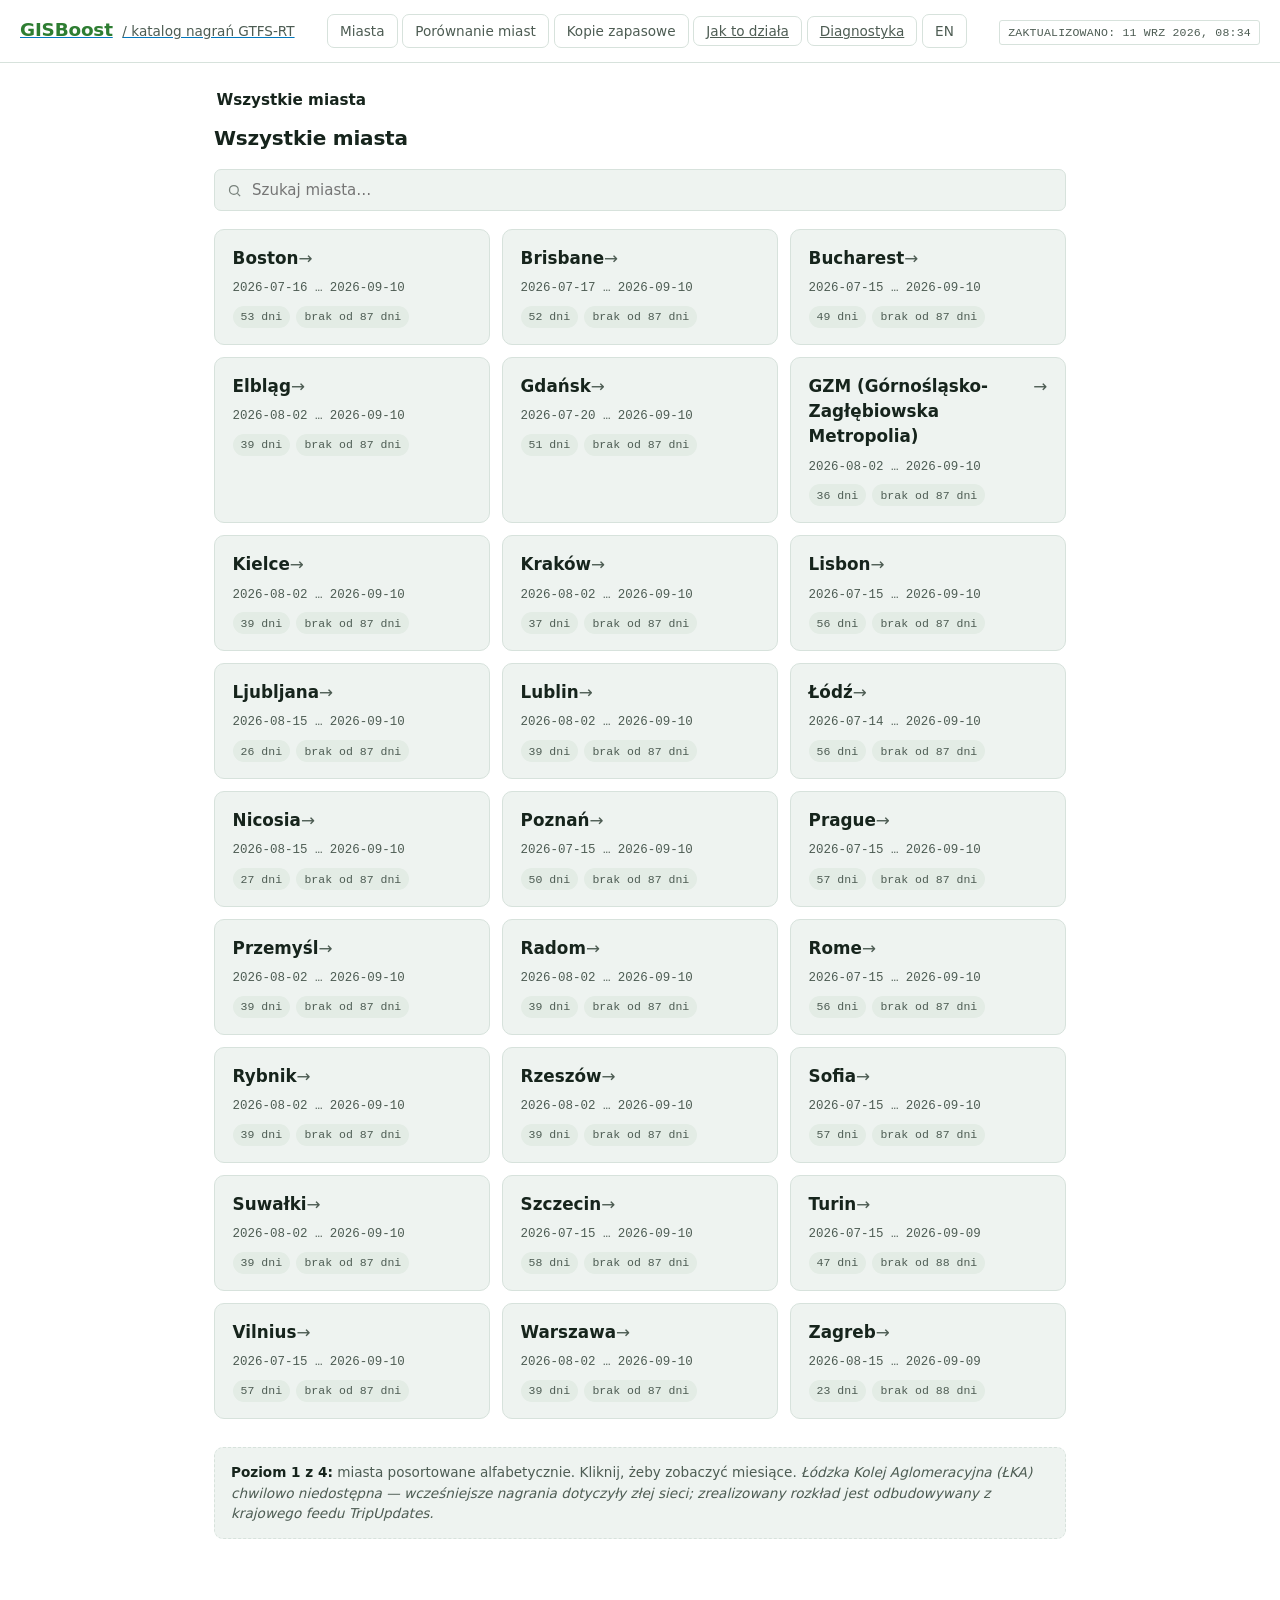
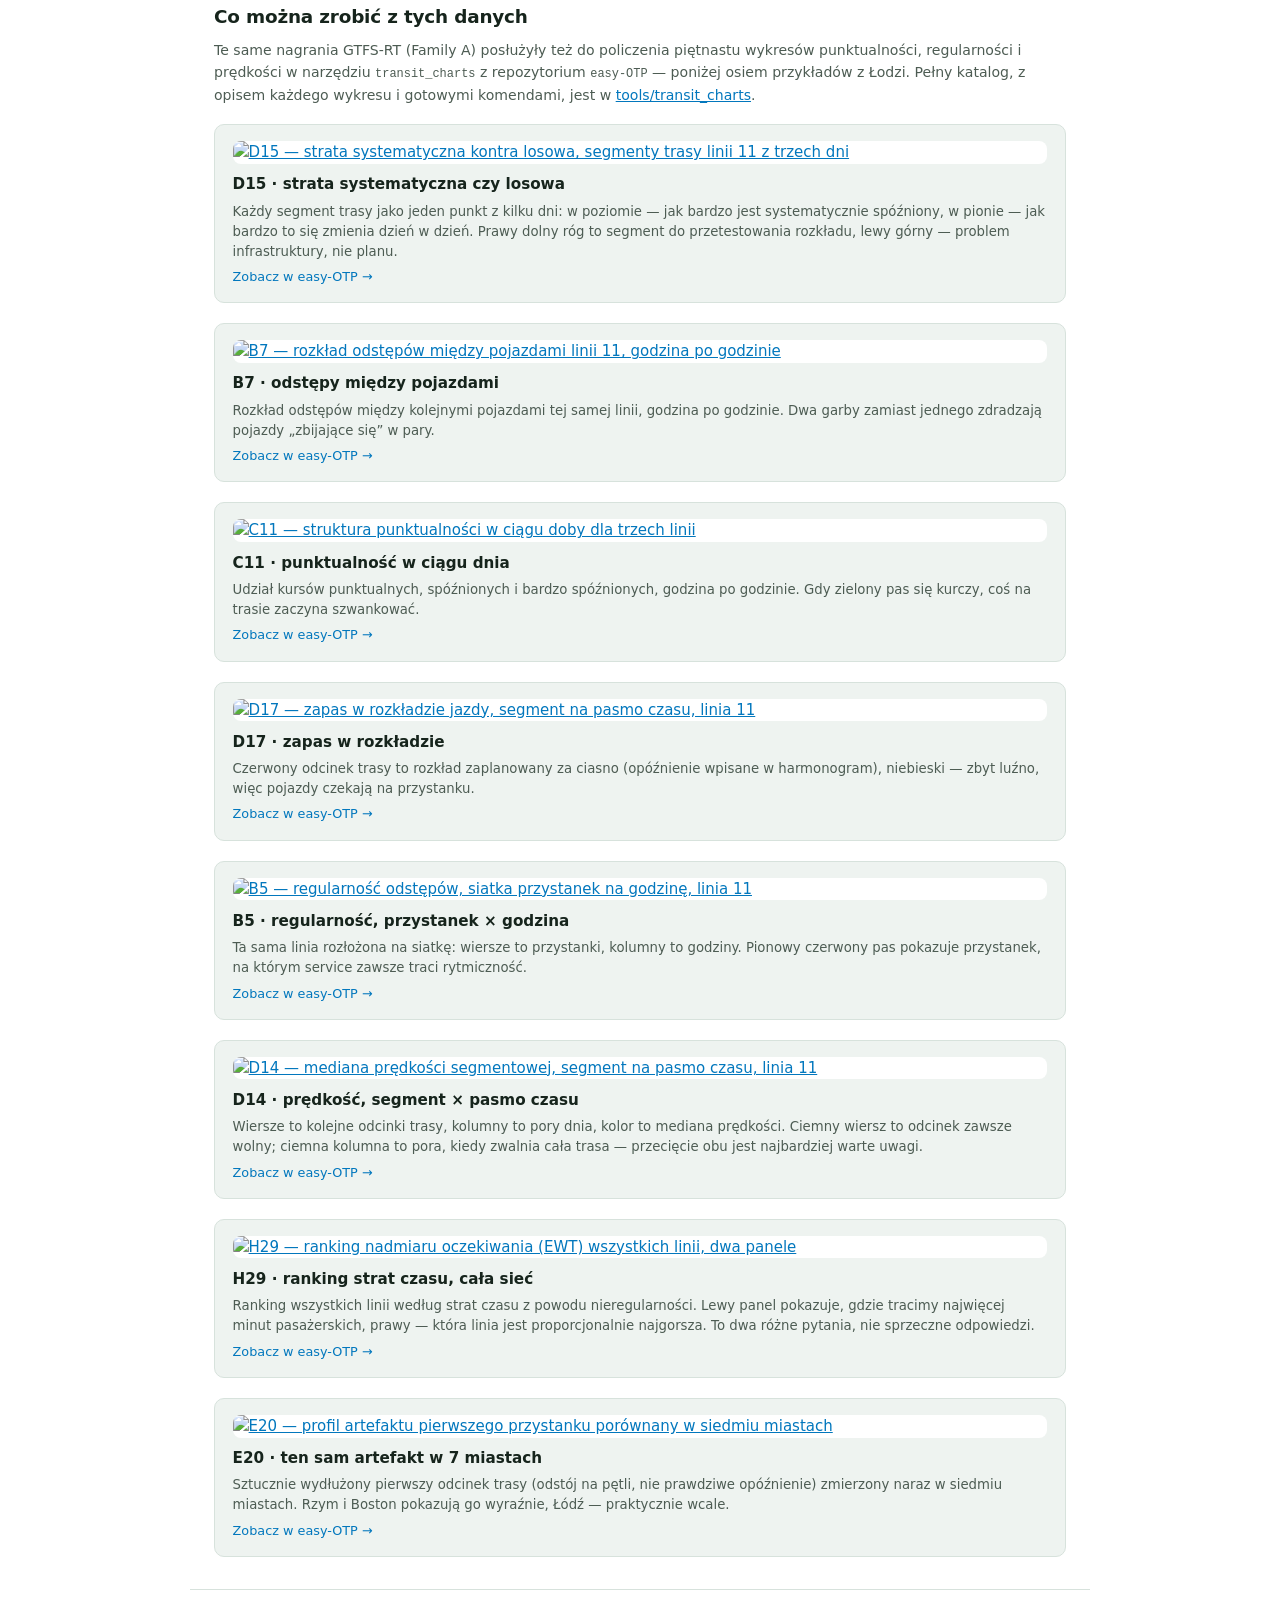
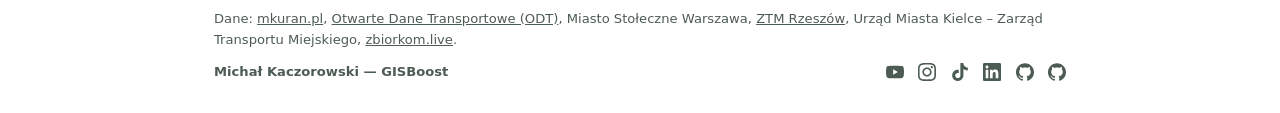
==== commit 5be79716: "feat: link shared portal stylesheet, fix wordmark link, unify analytics The wordmark was a button th" ====
--- a/index.html
+++ b/index.html
@@ -19,17 +19,19 @@
   <meta name="twitter:title" content="GTFS-RT — katalog nagrań | GISBoost">
   <meta name="twitter:description" content="Przeglądarka zrealizowanych rozkładów jazdy z danych GTFS-RT: miasto, miesiąc, dzień, wykresy odchyleń od rozkładu i pliki do pobrania.">
   <meta name="twitter:image" content="https://gisboost.github.io/assets/icon_gisboost.png">
+  <link rel="stylesheet" href="https://gisboost.github.io/assets/gisboost-1.css" />
   <link rel="stylesheet" href="styles.css" />
-  <script data-goatcounter="https://gtfs-dashboard.goatcounter.com/count"
+  <script data-goatcounter="https://gisboostgithub.goatcounter.com/count"
           async src="//gc.zgo.at/count.js"></script>
 </head>
 <body>
   <div class="topbar">
-    <button class="brand" id="homeNavBtn" type="button" data-i18n-aria-label="homeAriaLabel">
+    <a class="brand" href="https://gisboost.github.io/">
       <span class="mark">GISBoost</span>
       <span class="sub" data-i18n="brandSub">/ katalog nagrań GTFS-RT</span>
-    </button>
+    </a>
     <nav class="topnav">
+      <button id="homeNavBtn" class="topnav-link" type="button" data-i18n="navCities" data-i18n-aria-label="homeAriaLabel">Miasta</button>
       <button id="compareNavBtn" class="topnav-link" type="button" data-i18n="navCompare">Porównanie miast</button>
       <button id="backupsNavBtn" class="topnav-link" type="button" data-i18n="navBackups">Kopie zapasowe</button>
       <!-- easy-GTFS-RT's HOW-IT-WORKS: how a realized GTFS is reconstructed and how to read it.
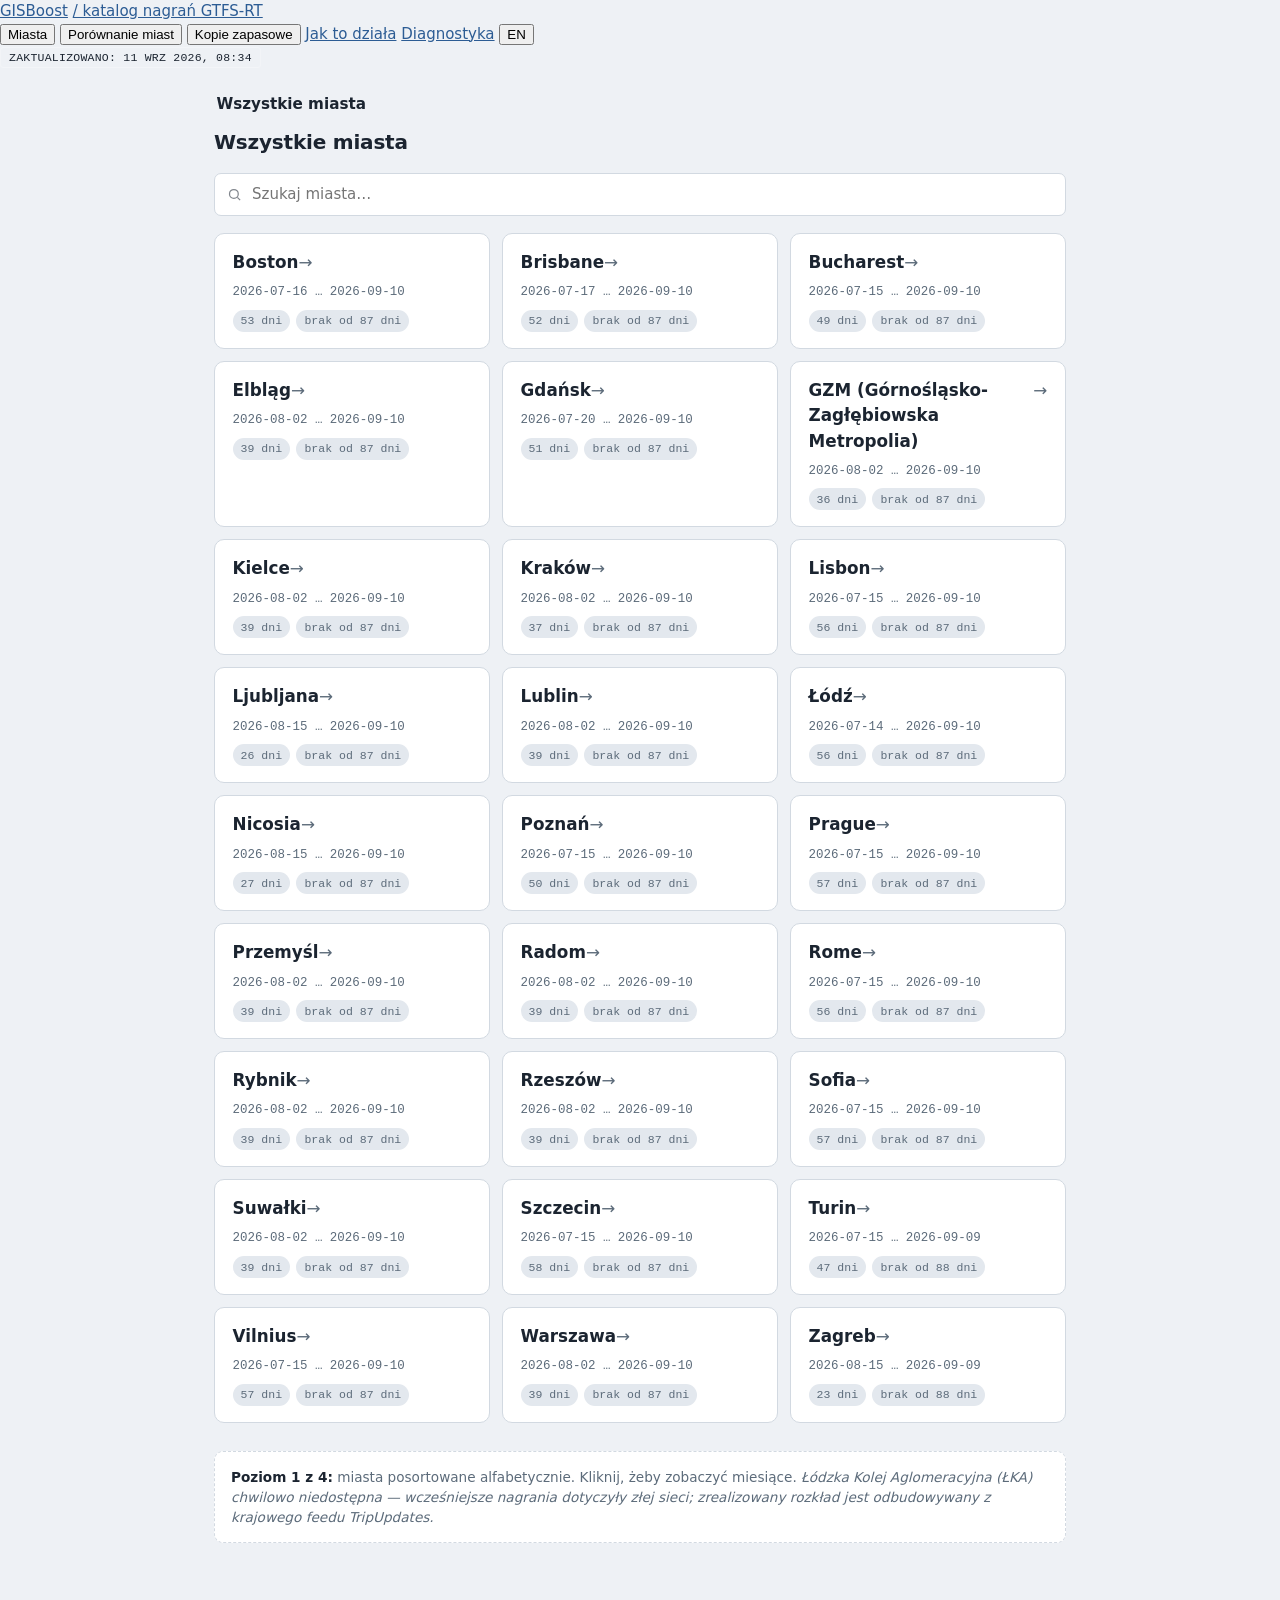
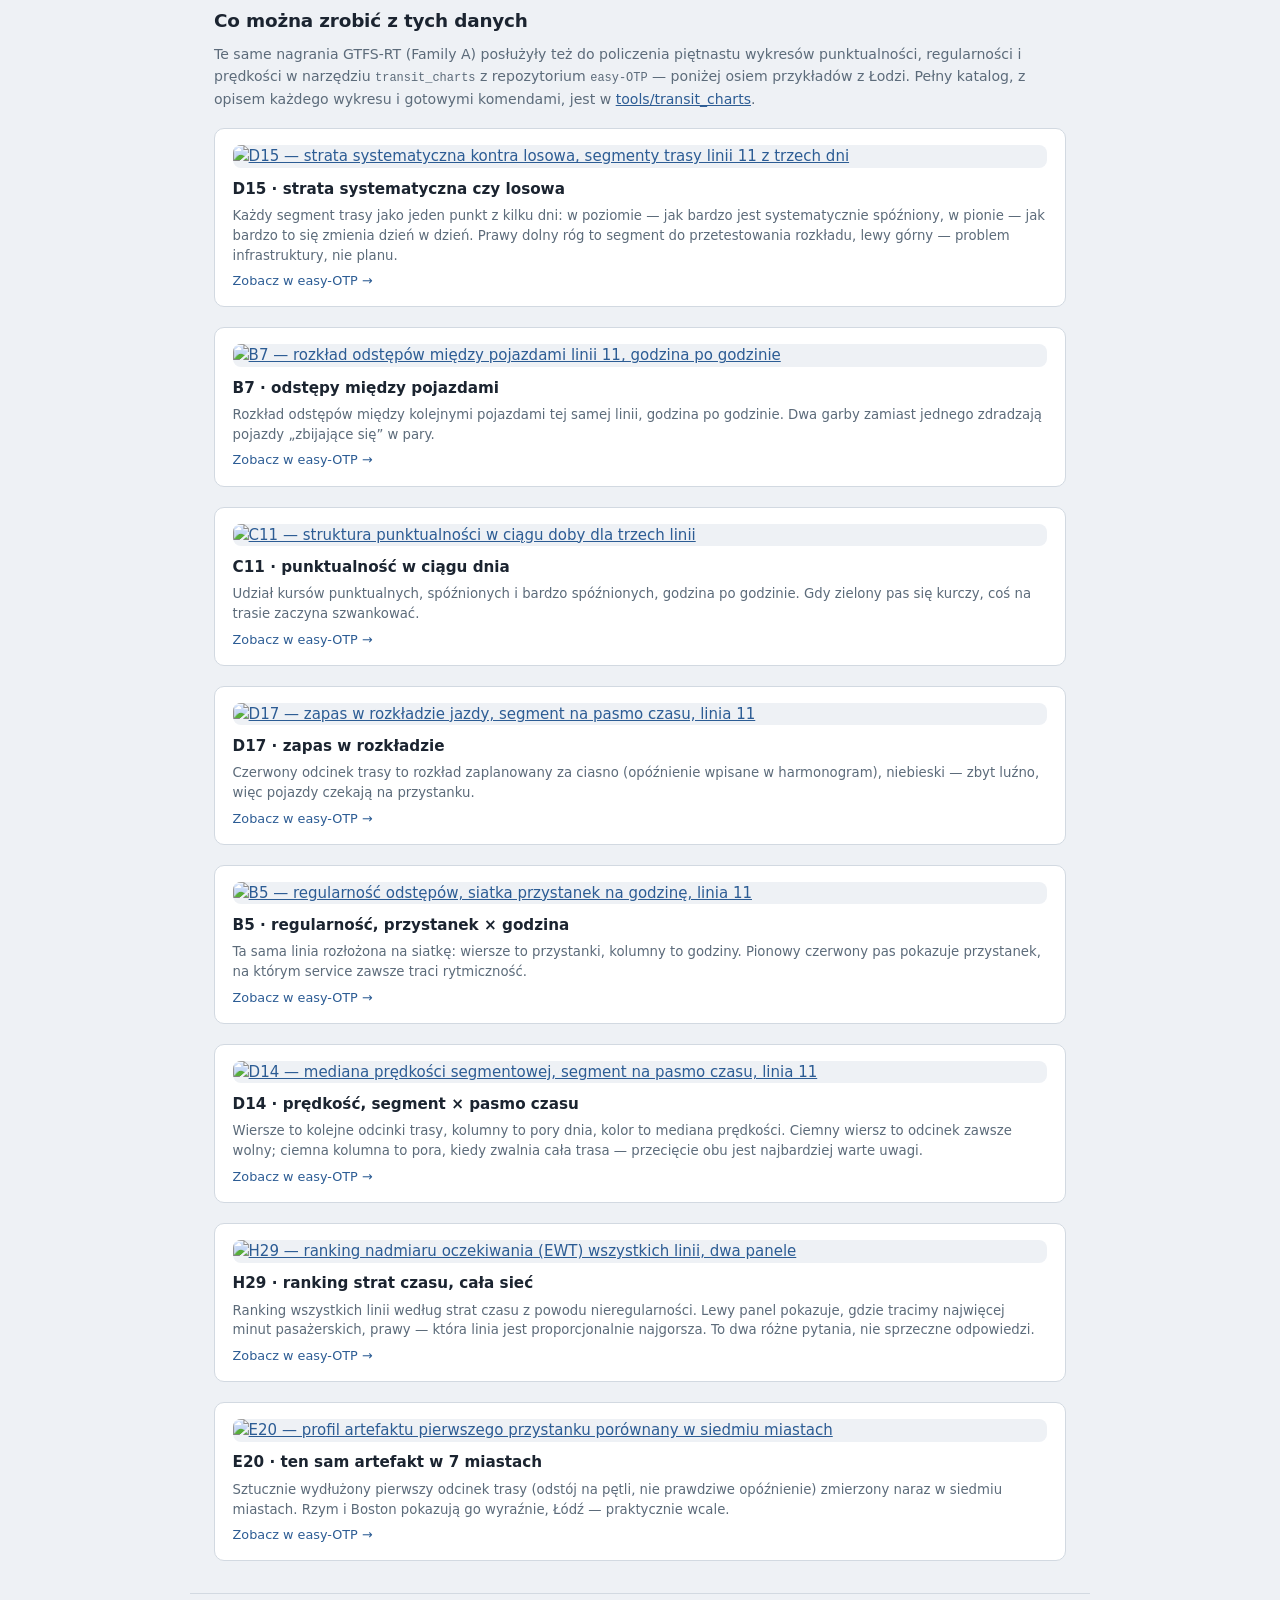
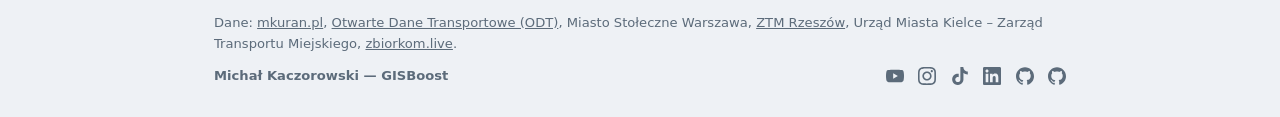
==== commit e046b745: "fix: split brand mark/sub link, GitHub-style dark palette Same brand-link split as the other sites: " ====
--- a/index.html
+++ b/index.html
@@ -26,10 +26,10 @@
 </head>
 <body>
   <div class="topbar">
-    <a class="brand" href="https://gisboost.github.io/">
-      <span class="mark">GISBoost</span>
-      <span class="sub" data-i18n="brandSub">/ katalog nagrań GTFS-RT</span>
-    </a>
+    <span class="brand">
+      <a class="mark" href="https://gisboost.github.io/">GISBoost</a>
+      <a class="sub" href="https://gisboost.github.io/gtfs-dashboard/" data-i18n="brandSub">/ katalog nagrań GTFS-RT</a>
+    </span>
     <nav class="topnav">
       <button id="homeNavBtn" class="topnav-link" type="button" data-i18n="navCities" data-i18n-aria-label="homeAriaLabel">Miasta</button>
       <button id="compareNavBtn" class="topnav-link" type="button" data-i18n="navCompare">Porównanie miast</button>
--- a/styles.css
+++ b/styles.css
@@ -1,47 +1,47 @@
 @charset "UTF-8";
 
 :root {
-  --paper: #ffffff;
-  --paper-raised: #eef3f0;
-  --paper-raised-2: #e3ece5;
-  --ink: #16241c;
-  --ink-muted: #4d5c53;
-  --line: #d7e2dc;
+  --paper: #eef1f5;
+  --paper-raised: #ffffff;
+  --paper-raised-2: #e3e8ee;
+  --ink: #1b2430;
+  --ink-muted: #5c6b7a;
+  --line: #d2d9e1;
   --green: #2e7d32;
   --green-ink: #1b5e20;
   --green-soft: #e3f1e3;
-  --blue: #0277bd;
-  --blue-soft: #e1f3fb;
+  --blue: #2c5c94;
+  --blue-soft: #e4ecf5;
   --amber: #a6650a;
   --amber-soft: #fbeed9;
   --slate: #45586a;
   --slate-soft: #e3e9ee;
   --red: #b3261e;
   --red-soft: #fbe6e4;
-  --focus: #0277bd;
-  --mono: ui-monospace, "Cascadia Mono", "Roboto Mono", Consolas, Menlo, monospace;
-  --sans: "Segoe UI", system-ui, -apple-system, "Helvetica Neue", Arial, sans-serif;
+  --focus: #2c5c94;
+  --mono: "IBM Plex Mono", ui-monospace, "Cascadia Mono", Consolas, Menlo, monospace;
+  --sans: "IBM Plex Sans", system-ui, -apple-system, "Segoe UI", sans-serif;
 }
 :root[data-theme="dark"] {
-  --paper: #1b1f24; --paper-raised: #242a30; --paper-raised-2: #2c333a;
-  --ink: #e7ebe8; --ink-muted: #9aa8a1; --line: #3a434b;
+  --paper: #161b22; --paper-raised: #21262d; --paper-raised-2: #2d333b;
+  --ink: #e6edf3; --ink-muted: #8b949e; --line: #30363d;
   --green: #66bb6a; --green-ink: #9ccc9f; --green-soft: #253328;
-  --blue: #4fc3f7; --blue-soft: #1c2e36;
+  --blue: #58a6ff; --blue-soft: #132e4d;
   --amber: #e0ab52; --amber-soft: #362c1a;
   --slate: #a9b8c5; --slate-soft: #2a333c;
   --red: #ef9a9a; --red-soft: #3a2222;
-  --focus: #4fc3f7;
+  --focus: #58a6ff;
 }
 @media (prefers-color-scheme: dark) {
   :root:not([data-theme="light"]) {
-    --paper: #1b1f24; --paper-raised: #242a30; --paper-raised-2: #2c333a;
-    --ink: #e7ebe8; --ink-muted: #9aa8a1; --line: #3a434b;
+    --paper: #161b22; --paper-raised: #21262d; --paper-raised-2: #2d333b;
+    --ink: #e6edf3; --ink-muted: #8b949e; --line: #30363d;
     --green: #66bb6a; --green-ink: #9ccc9f; --green-soft: #253328;
-    --blue: #4fc3f7; --blue-soft: #1c2e36;
+    --blue: #58a6ff; --blue-soft: #132e4d;
     --amber: #e0ab52; --amber-soft: #362c1a;
     --slate: #a9b8c5; --slate-soft: #2a333c;
     --red: #ef9a9a; --red-soft: #3a2222;
-    --focus: #4fc3f7;
+    --focus: #58a6ff;
   }
 }
 
@@ -49,29 +49,13 @@
 body { margin: 0; font-family: var(--sans); background: var(--paper); color: var(--ink); font-size: 15px; line-height: 1.5; }
 a { color: var(--blue); }
 
-.topbar {
-  display: flex; align-items: baseline; justify-content: space-between; gap: 1rem;
-  padding: 0.9rem 1.25rem; border-bottom: 1px solid var(--line); position: sticky; top: 0; z-index: 5; background: var(--paper);
-}
-.brand {
-  display: flex; align-items: baseline; gap: 0.6rem;
-  background: none; border: none; padding: 0; font: inherit; cursor: pointer;
-}
-.brand .mark { font-weight: 800; letter-spacing: -0.01em; color: var(--green); font-size: 1.15rem; }
-.brand .sub { color: var(--ink-muted); font-size: 0.85rem; }
-.brand:hover .sub { color: var(--blue); }
-.brand:focus-visible { outline: 2px solid var(--focus); outline-offset: 2px; border-radius: 3px; }
+/* .topbar/.brand/.topnav-link come from the shared gisboost-1.css (dark navy belt) —
+   only the badge needs local tuning since it isn't part of the cross-site contract. */
 .badge {
   font-family: var(--mono); font-size: 0.72rem; letter-spacing: 0.02em; text-transform: uppercase;
-  padding: 0.2rem 0.5rem; border-radius: 3px; border: 1px solid var(--line); color: var(--ink-muted);
+  padding: 0.2rem 0.5rem; border-radius: 3px; border: 1px solid rgba(255, 255, 255, 0.25); color: var(--chrome-muted);
 }
 .badge:empty { display: none; }
-.topnav-link {
-  font: inherit; font-size: 0.85rem; cursor: pointer; border: 1px solid var(--line); border-radius: 7px;
-  padding: 0.35rem 0.75rem; background: none; color: var(--ink-muted);
-}
-.topnav-link:hover { border-color: var(--blue); color: var(--blue); }
-.topnav-link.active { background: var(--blue-soft); color: var(--blue); border-color: var(--blue); font-weight: 600; }
 
 main { max-width: 900px; margin: 0 auto; padding: 1.5rem 1.5rem 3.5rem; }
 
